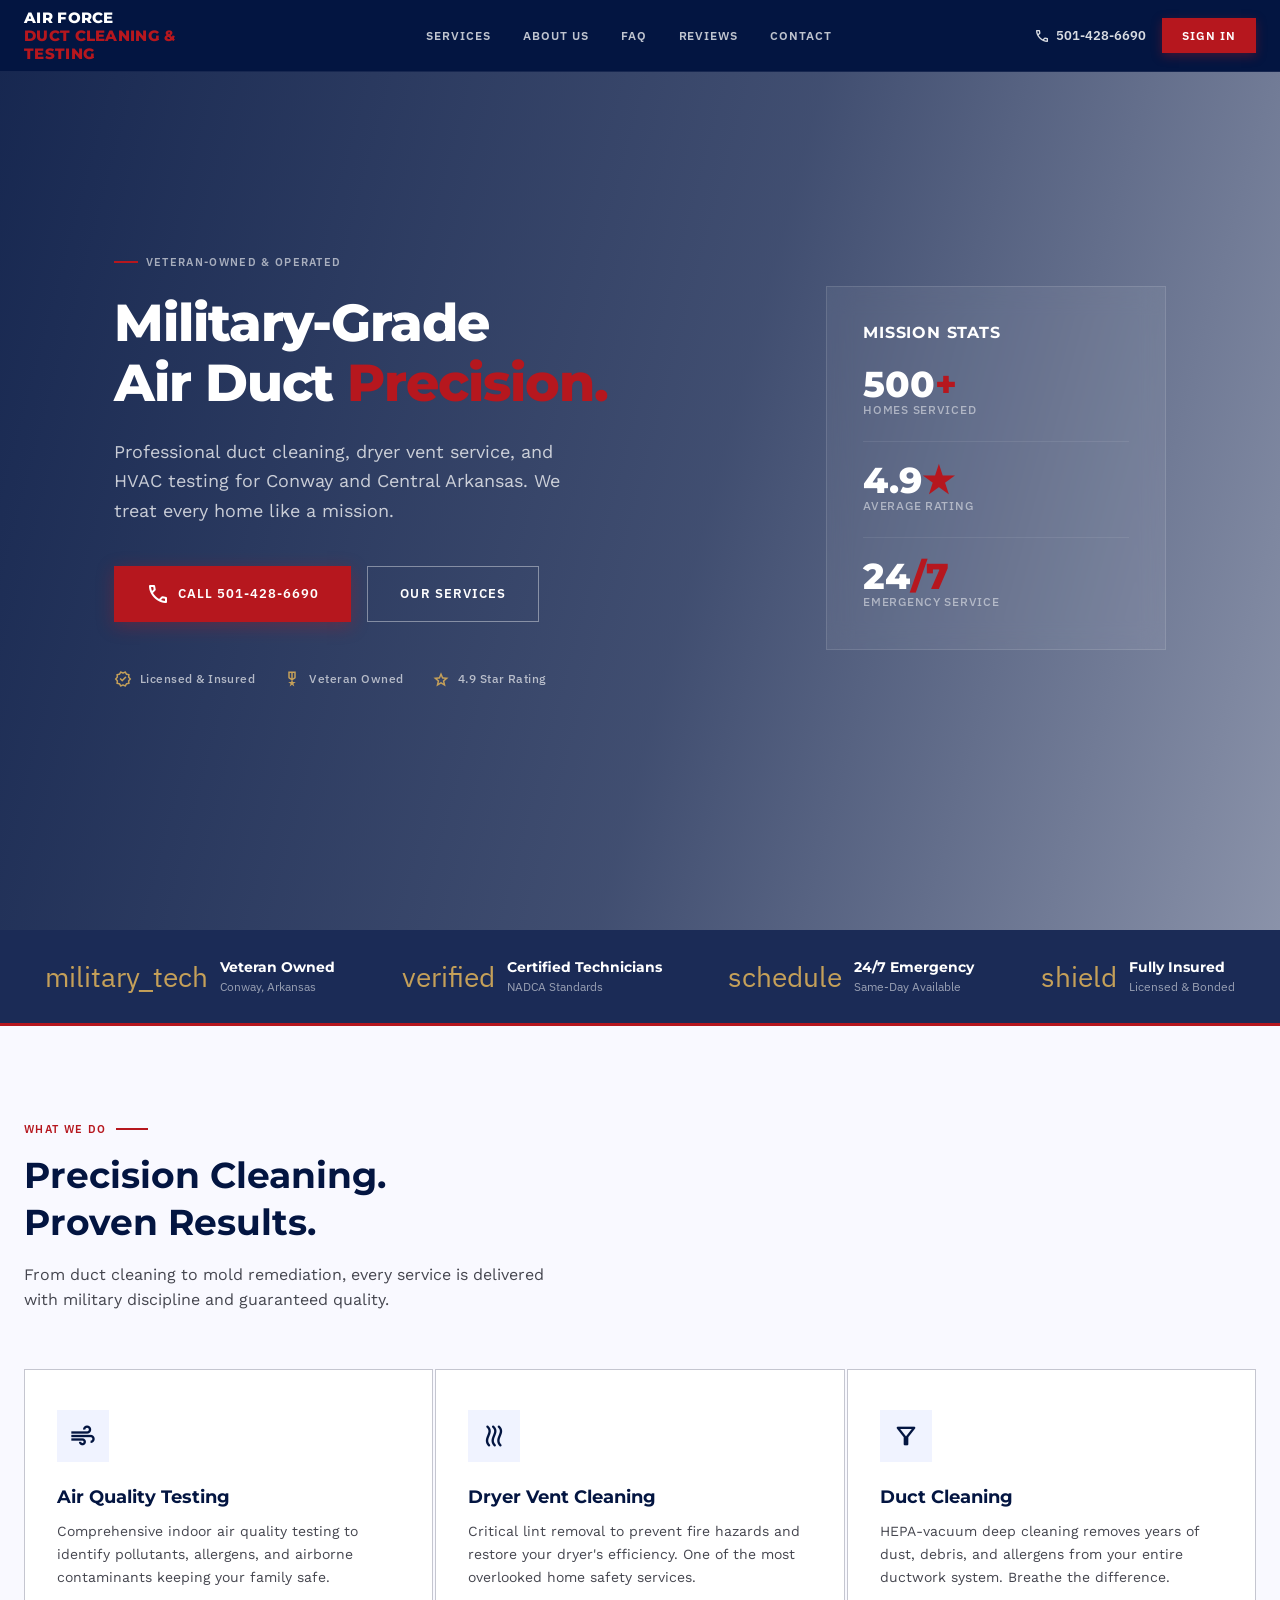
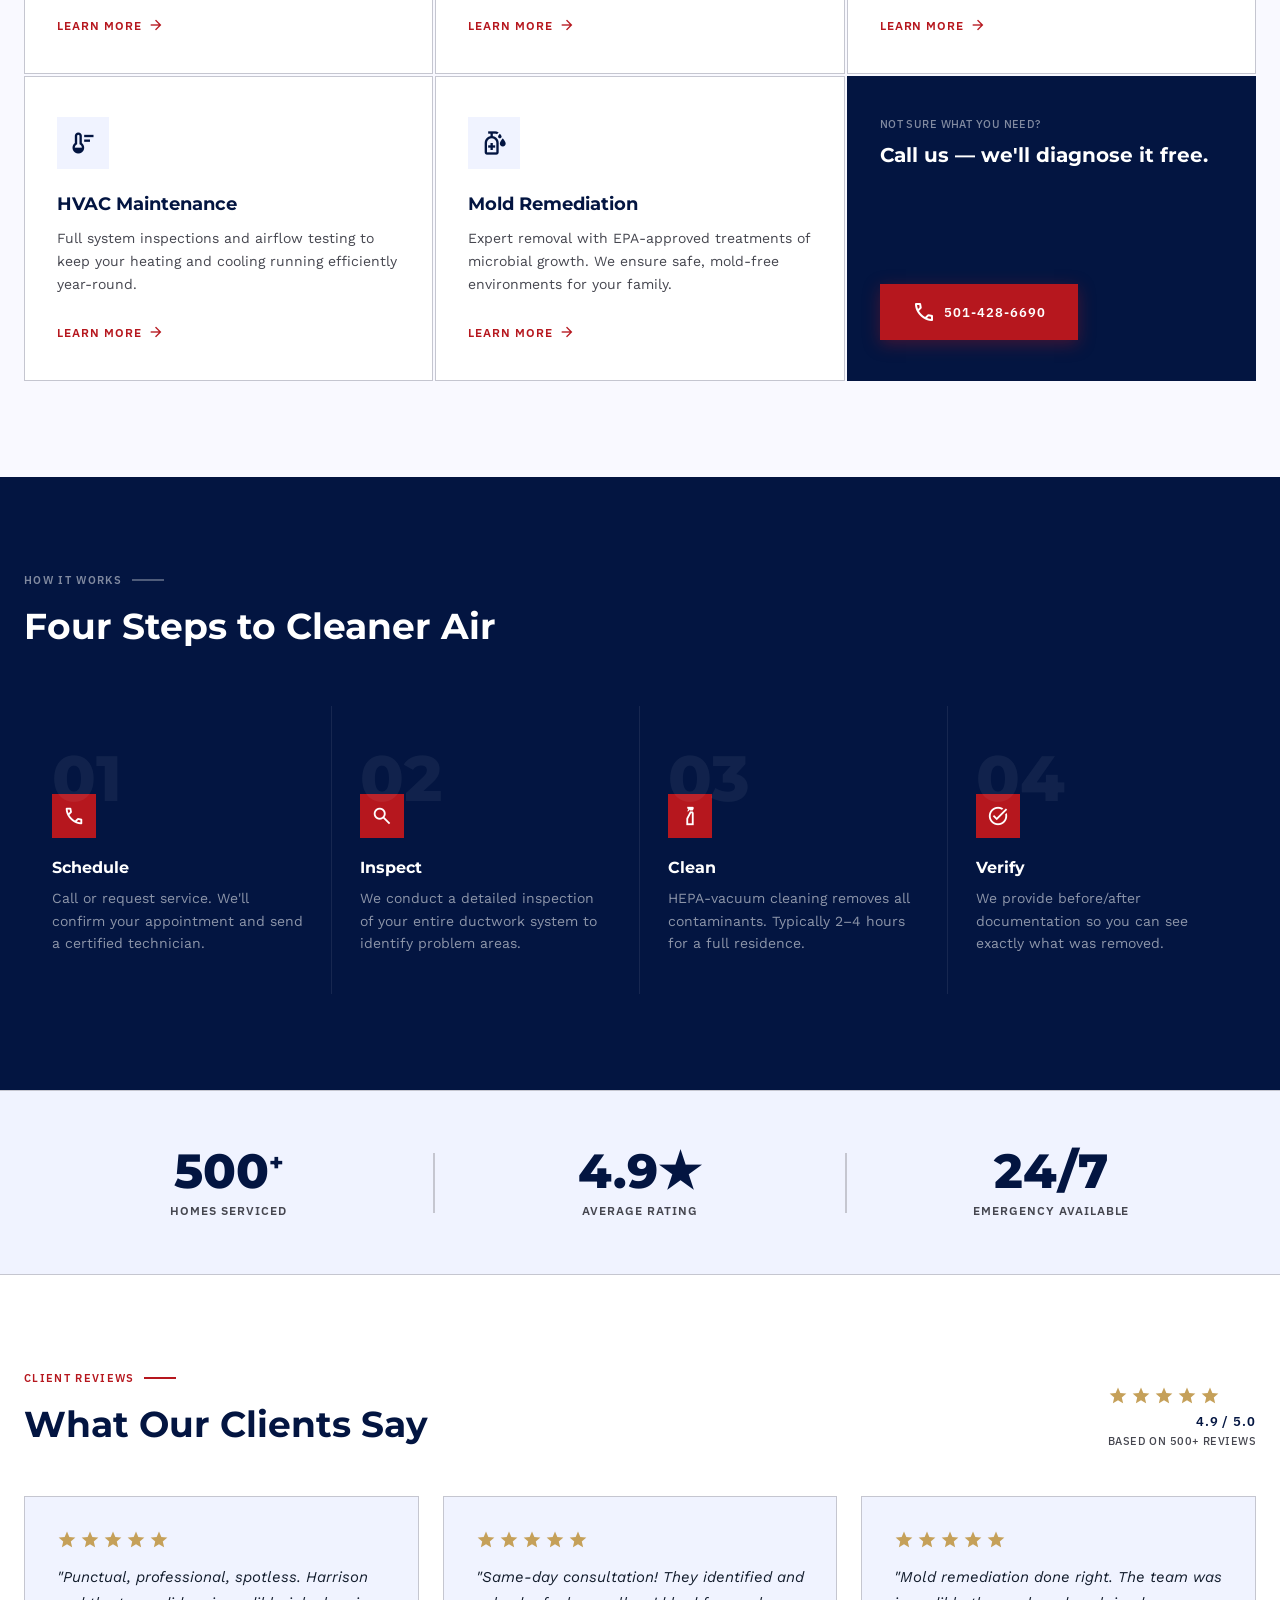
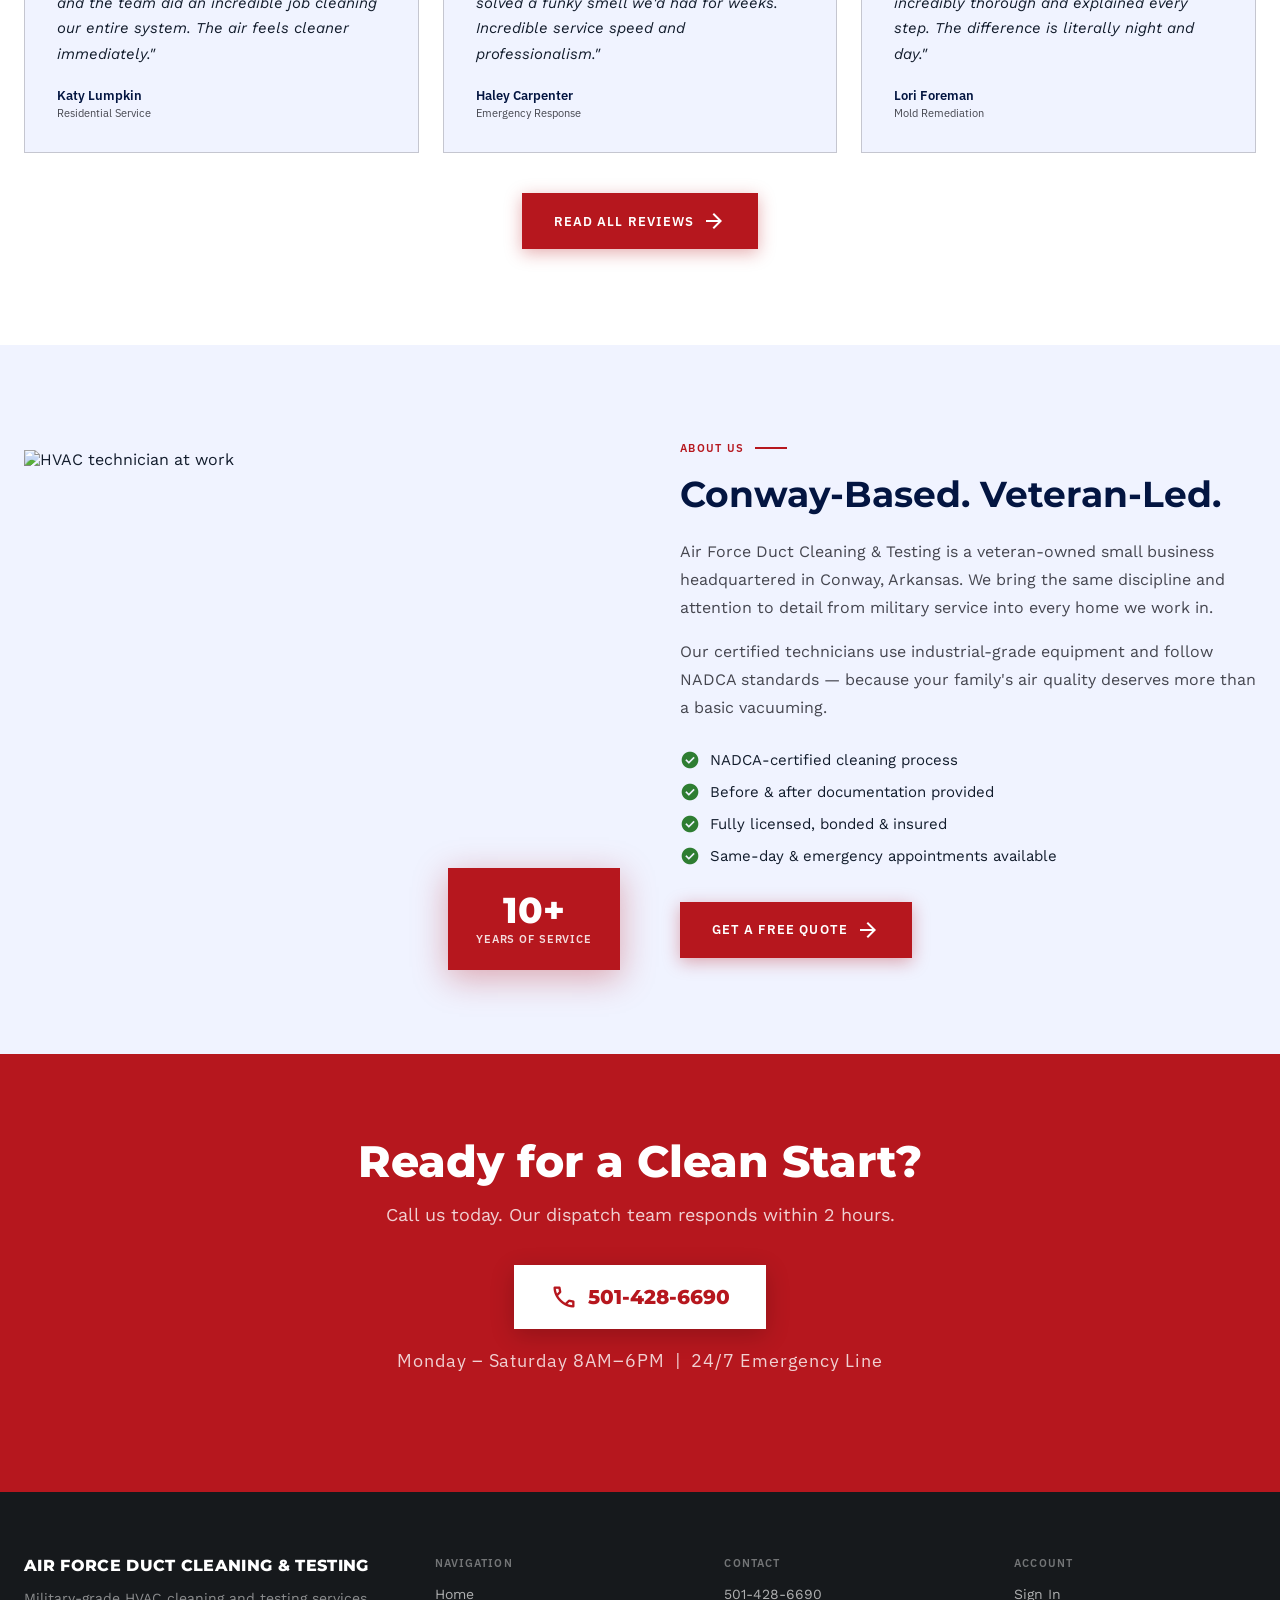
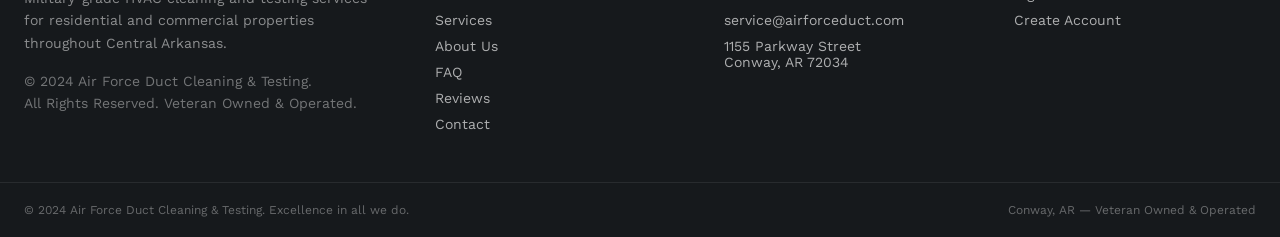
==== index.html @ 8c6e523b "Add files via upload" ====
<!DOCTYPE html>
<html lang="en">
<head>
<meta charset="utf-8"/>
<meta name="viewport" content="width=device-width, initial-scale=1.0"/>
<title>Air Force Duct Cleaning & Testing | Conway, AR</title>
<meta name="description" content="Military-grade air duct cleaning, dryer vent cleaning, and HVAC testing in Conway, Arkansas. Veteran-owned. 24/7 emergency service."/>
<link rel="preconnect" href="https://fonts.googleapis.com"/>
<link rel="preconnect" href="https://fonts.gstatic.com" crossorigin/>
<link href="https://fonts.googleapis.com/css2?family=Montserrat:wght@600;700;800&family=IBM+Plex+Sans:wght@500;600&family=Work+Sans:wght@400&display=swap" rel="stylesheet"/>
<link href="https://fonts.googleapis.com/css2?family=Material+Symbols+Outlined:wght,FILL@400,0&display=swap" rel="stylesheet"/>
<link rel="stylesheet" href="css/style.css"/>
<style>
/* ——— Hero ——— */
.hero {
  min-height: 100vh; position: relative; display: flex; align-items: center;
  padding-top: 72px; overflow: hidden;
}
.hero-bg {
  position: absolute; inset: 0;
  background: url('https://images.unsplash.com/photo-1558618666-fcd25c85cd64?w=1600&q=80') center/cover no-repeat;
}
.hero-overlay {
  position: absolute; inset: 0;
  background: linear-gradient(105deg, rgba(3,21,65,0.92) 0%, rgba(3,21,65,0.75) 55%, rgba(3,21,65,0.45) 100%);
}
.hero-content {
  position: relative; z-index: 2; max-width: 1280px; margin: 0 auto; padding: 80px 24px;
  display: grid; grid-template-columns: 1fr 1fr; gap: 64px; align-items: center;
}
.hero-left { max-width: 580px; }
.hero-eyebrow {
  display: inline-flex; align-items: center; gap: 8px;
  font-family: 'IBM Plex Sans', sans-serif;
  font-size: 11px; font-weight: 600; letter-spacing: 0.12em; text-transform: uppercase;
  color: rgba(255,255,255,0.6); margin-bottom: 24px;
}
.hero-eyebrow::before { content: ''; display: block; width: 24px; height: 2px; background: var(--secondary); }
.hero h1 { color: #fff; margin-bottom: 24px; }
.hero h1 .accent { color: var(--secondary); }
.hero-sub { color: rgba(255,255,255,0.75); font-size: 18px; line-height: 1.65; margin-bottom: 40px; max-width: 480px; }
.hero-actions { display: flex; gap: 16px; flex-wrap: wrap; margin-bottom: 48px; }
.hero-trust { display: flex; gap: 28px; flex-wrap: wrap; }
.trust-item { display: flex; align-items: center; gap: 8px; color: rgba(255,255,255,0.65); font-family: 'IBM Plex Sans', sans-serif; font-size: 12px; font-weight: 500; letter-spacing: 0.04em; }
.trust-item .material-symbols-outlined { font-size: 18px; color: var(--verified-gold); }
.hero-right { display: flex; justify-content: flex-end; }
.hero-card {
  background: rgba(255,255,255,0.06); border: 1px solid rgba(255,255,255,0.12);
  backdrop-filter: blur(12px); padding: 36px; max-width: 340px; width: 100%;
}
.hero-card h3 {
  font-family: 'Montserrat', sans-serif; font-size: 16px; font-weight: 700;
  color: #fff; margin-bottom: 24px; text-transform: uppercase; letter-spacing: 0.05em;
}
.hero-stat { display: flex; align-items: flex-end; gap: 10px; margin-bottom: 20px; padding-bottom: 20px; border-bottom: 1px solid rgba(255,255,255,0.08); }
.hero-stat:last-child { border-bottom: none; margin-bottom: 0; padding-bottom: 0; }
.hero-stat-num { font-family: 'Montserrat', sans-serif; font-size: 36px; font-weight: 800; color: #fff; line-height: 1; }
.hero-stat-label { font-family: 'IBM Plex Sans', sans-serif; font-size: 12px; font-weight: 500; color: rgba(255,255,255,0.5); text-transform: uppercase; letter-spacing: 0.06em; margin-bottom: 4px; }
.hero-stat-accent { color: var(--secondary); }

@media (max-width: 900px) {
  .hero-content { grid-template-columns: 1fr; }
  .hero-right { display: none; }
}
@media (max-width: 640px) {
  .hero-content { padding: 60px 16px; }
  .hero-actions { flex-direction: column; }
  .hero-actions .btn-primary, .hero-actions .btn-outline { width: 100%; justify-content: center; }
}

/* ——— Trust Bar ——— */
.trust-bar {
  background: var(--primary-container); padding: 28px 24px;
  border-bottom: 3px solid var(--secondary);
}
.trust-bar-inner {
  max-width: 1280px; margin: 0 auto;
  display: flex; align-items: center; justify-content: space-around; flex-wrap: wrap; gap: 24px;
}
.trust-bar-item {
  display: flex; align-items: center; gap: 12px; color: rgba(255,255,255,0.85);
}
.trust-bar-item .material-symbols-outlined { font-size: 28px; color: var(--verified-gold); }
.trust-bar-item strong { display: block; font-family: 'Montserrat', sans-serif; font-size: 14px; font-weight: 700; color: #fff; }
.trust-bar-item span { font-size: 12px; color: rgba(255,255,255,0.55); font-family: 'IBM Plex Sans', sans-serif; }

/* ——— Section base ——— */
section { padding: 96px 0; }
.section-eyebrow {
  font-family: 'IBM Plex Sans', sans-serif; font-size: 11px; font-weight: 600;
  letter-spacing: 0.12em; text-transform: uppercase; color: var(--secondary);
  display: flex; align-items: center; gap: 10px; margin-bottom: 16px;
}
.section-eyebrow::after { content: ''; flex: 0 0 32px; height: 2px; background: var(--secondary); }

/* ——— Services Preview ——— */
.services-section { background: var(--background); }
.services-header { max-width: 540px; margin-bottom: 56px; }
.services-grid { display: grid; grid-template-columns: repeat(3, 1fr); gap: 2px; }
.service-card {
  background: #fff; padding: 40px 32px;
  border: 1px solid var(--outline-variant);
  transition: border-color 0.2s, box-shadow 0.2s, transform 0.2s;
  display: flex; flex-direction: column;
}
.service-card:hover { border-color: var(--secondary); box-shadow: 0 8px 32px rgba(3,21,65,0.1); transform: translateY(-4px); }
.service-icon {
  width: 52px; height: 52px; background: var(--surface-low);
  display: flex; align-items: center; justify-content: center;
  margin-bottom: 24px;
}
.service-icon .material-symbols-outlined { font-size: 28px; color: var(--primary); }
.service-card h3 { font-family: 'Montserrat', sans-serif; font-size: 18px; font-weight: 700; color: var(--primary); margin-bottom: 12px; }
.service-card p { color: var(--on-surface-variant); font-size: 14px; line-height: 1.65; flex: 1; margin-bottom: 28px; }
.service-link {
  font-family: 'IBM Plex Sans', sans-serif; font-size: 12px; font-weight: 600;
  letter-spacing: 0.08em; text-transform: uppercase; color: var(--secondary);
  text-decoration: none; display: flex; align-items: center; gap: 6px;
  transition: gap 0.2s;
}
.service-link:hover { gap: 10px; }
@media (max-width: 900px) { .services-grid { grid-template-columns: repeat(2, 1fr); } }
@media (max-width: 560px) { .services-grid { grid-template-columns: 1fr; } }

/* ——— Process ——— */
.process-section { background: var(--primary); color: #fff; }
.process-section .section-eyebrow { color: rgba(255,255,255,0.5); }
.process-section .section-eyebrow::after { background: rgba(255,255,255,0.3); }
.process-section h2 { color: #fff; margin-bottom: 56px; }
.process-steps { display: grid; grid-template-columns: repeat(4, 1fr); gap: 0; position: relative; }
.process-step { padding: 40px 28px; border-right: 1px solid rgba(255,255,255,0.08); position: relative; }
.process-step:last-child { border-right: none; }
.step-num {
  font-family: 'Montserrat', sans-serif; font-size: 64px; font-weight: 800;
  color: rgba(255,255,255,0.06); line-height: 1; margin-bottom: -16px;
}
.step-icon { width: 44px; height: 44px; background: var(--secondary); display: flex; align-items: center; justify-content: center; margin-bottom: 20px; }
.step-icon .material-symbols-outlined { font-size: 22px; color: #fff; }
.process-step h3 { font-family: 'Montserrat', sans-serif; font-size: 16px; font-weight: 700; color: #fff; margin-bottom: 10px; }
.process-step p { font-size: 14px; color: rgba(255,255,255,0.55); line-height: 1.6; }
@media (max-width: 900px) { .process-steps { grid-template-columns: 1fr 1fr; } .process-step { border-bottom: 1px solid rgba(255,255,255,0.08); } }
@media (max-width: 560px) { .process-steps { grid-template-columns: 1fr; } }

/* ——— Social proof bar ——— */
.proof-bar { background: var(--surface-low); padding: 56px 0; border-top: 1px solid var(--outline-variant); border-bottom: 1px solid var(--outline-variant); }
.proof-inner { max-width: 1280px; margin: 0 auto; padding: 0 24px; display: grid; grid-template-columns: 1fr 2px 1fr 2px 1fr; gap: 0; align-items: center; }
.proof-divider { background: var(--outline-variant); height: 60px; }
.proof-stat { text-align: center; padding: 0 40px; }
.proof-num { font-family: 'Montserrat', sans-serif; font-size: 48px; font-weight: 800; color: var(--primary); line-height: 1; }
.proof-num sup { font-size: 24px; vertical-align: super; }
.proof-label { font-family: 'IBM Plex Sans', sans-serif; font-size: 12px; font-weight: 600; letter-spacing: 0.08em; text-transform: uppercase; color: var(--on-surface-variant); margin-top: 8px; }
@media (max-width: 640px) { .proof-inner { grid-template-columns: 1fr; } .proof-divider { display: none; } .proof-stat { padding: 24px 0; border-bottom: 1px solid var(--outline-variant); } .proof-stat:last-child { border-bottom: none; } }

/* ——— Reviews snippet ——— */
.reviews-section { background: #fff; }
.reviews-header { display: flex; justify-content: space-between; align-items: flex-end; margin-bottom: 48px; flex-wrap: wrap; gap: 24px; }
.star-row { display: flex; gap: 3px; margin-bottom: 8px; }
.star-row .material-symbols-outlined { font-size: 20px; color: var(--verified-gold); font-variation-settings: 'FILL' 1, 'wght' 400, 'GRAD' 0, 'opsz' 24; }
.reviews-grid { display: grid; grid-template-columns: repeat(3, 1fr); gap: 24px; }
.review-card { background: var(--surface-low); padding: 32px; border: 1px solid var(--outline-variant); }
.review-card blockquote { font-size: 15px; line-height: 1.7; color: var(--on-surface); margin: 16px 0 20px; font-style: italic; }
.review-author { font-family: 'IBM Plex Sans', sans-serif; font-size: 13px; font-weight: 600; color: var(--primary); }
.review-type { font-family: 'IBM Plex Sans', sans-serif; font-size: 11px; color: var(--on-surface-variant); margin-top: 2px; }
@media (max-width: 900px) { .reviews-grid { grid-template-columns: 1fr 1fr; } }
@media (max-width: 560px) { .reviews-grid { grid-template-columns: 1fr; } }

/* ——— About ——— */
.about-section { background: var(--surface-low); }
.about-inner { max-width: 1280px; margin: 0 auto; padding: 0 24px; display: grid; grid-template-columns: 1fr 1fr; gap: 80px; align-items: center; }
.about-img { position: relative; }
.about-img img { width: 100%; height: 500px; object-fit: cover; display: block; }
.about-badge {
  position: absolute; bottom: -20px; right: -20px;
  background: var(--secondary); color: #fff; padding: 24px 28px; text-align: center;
  box-shadow: 0 8px 32px var(--red-shadow);
}
.about-badge-num { font-family: 'Montserrat', sans-serif; font-size: 36px; font-weight: 800; line-height: 1; }
.about-badge-text { font-family: 'IBM Plex Sans', sans-serif; font-size: 11px; font-weight: 600; letter-spacing: 0.08em; text-transform: uppercase; opacity: 0.85; margin-top: 4px; }
.about-text .section-eyebrow { margin-bottom: 16px; }
.about-text h2 { color: var(--primary); margin-bottom: 20px; }
.about-text p { color: var(--on-surface-variant); font-size: 16px; line-height: 1.75; margin-bottom: 16px; }
.about-checklist { margin: 28px 0; display: flex; flex-direction: column; gap: 12px; }
.about-check { display: flex; align-items: center; gap: 10px; font-size: 15px; color: var(--on-surface); }
.about-check .material-symbols-outlined { font-size: 20px; color: var(--success-green); flex-shrink: 0; font-variation-settings: 'FILL' 1, 'wght' 400, 'GRAD' 0, 'opsz' 24; }
@media (max-width: 900px) { .about-inner { grid-template-columns: 1fr; gap: 40px; } .about-img { display: none; } }

/* ——— CTA ——— */
.cta-section { background: var(--secondary); color: #fff; padding: 80px 0; text-align: center; }
.cta-section h2 { font-family: 'Montserrat', sans-serif; font-size: clamp(28px, 4vw, 44px); font-weight: 800; color: #fff; margin-bottom: 16px; }
.cta-section p { font-size: 18px; color: rgba(255,255,255,0.8); margin-bottom: 40px; }
.cta-phone {
  display: inline-flex; align-items: center; gap: 10px;
  background: #fff; color: var(--secondary);
  font-family: 'Montserrat', sans-serif; font-size: 20px; font-weight: 800;
  padding: 18px 36px; text-decoration: none;
  transition: transform 0.15s, box-shadow 0.15s;
  box-shadow: 0 6px 24px rgba(0,0,0,0.2);
}
.cta-phone:hover { transform: translateY(-2px); box-shadow: 0 10px 32px rgba(0,0,0,0.3); }
.cta-sub { margin-top: 20px; font-size: 13px; color: rgba(255,255,255,0.6); font-family: 'IBM Plex Sans', sans-serif; letter-spacing: 0.05em; }
</style>
</head>
<body>

<!-- Emergency Banner -->
<div class="emergency-banner">
  ⚡ 24/7 Emergency Service Available &mdash; <a href="tel:5014286690">Call Now: 501-428-6690</a>
</div>

<!-- Nav -->
<header id="topnav">
  <div class="nav-inner">
    <a class="nav-brand" href="index.html">AIR FORCE<br/><span>DUCT CLEANING & TESTING</span></a>
    <nav class="nav-links">
      <a href="services.html">Services</a>
      <a href="index.html#about">About Us</a>
      <a href="faq.html">FAQ</a>
      <a href="reviews.html">Reviews</a>
      <a href="contact.html">Contact</a>
    </nav>
    <div class="nav-right">
      <a class="nav-phone" href="tel:5014286690">
        <span class="material-symbols-outlined">call</span> 501-428-6690
      </a>
      <a class="btn-nav" href="signin.html">Sign In</a>
      <button class="nav-hamburger" id="hamburger" aria-label="Open menu">
        <span></span><span></span><span></span>
      </button>
    </div>
  </div>
</header>
<nav class="mobile-menu" id="mobile-menu" style="display:none;">
  <a href="services.html">Services</a>
  <a href="index.html#about">About Us</a>
  <a href="faq.html">FAQ</a>
  <a href="reviews.html">Reviews</a>
  <a href="contact.html">Contact</a>
  <a href="signin.html">Sign In</a>
  <a href="tel:5014286690" class="btn-mobile">📞 Call 501-428-6690</a>
</nav>

<!-- Hero -->
<section class="hero">
  <div class="hero-bg"></div>
  <div class="hero-overlay"></div>
  <div class="hero-content">
    <div class="hero-left">
      <div class="hero-eyebrow">Veteran-Owned &amp; Operated</div>
      <h1 class="headline-xl">Military-Grade<br/>Air Duct <span class="accent">Precision.</span></h1>
      <p class="hero-sub">Professional duct cleaning, dryer vent service, and HVAC testing for Conway and Central Arkansas. We treat every home like a mission.</p>
      <div class="hero-actions">
        <a class="btn-primary" href="tel:5014286690">
          <span class="material-symbols-outlined">call</span> Call 501-428-6690
        </a>
        <a class="btn-outline" href="services.html">Our Services</a>
      </div>
      <div class="hero-trust">
        <div class="trust-item"><span class="material-symbols-outlined">verified</span> Licensed &amp; Insured</div>
        <div class="trust-item"><span class="material-symbols-outlined">military_tech</span> Veteran Owned</div>
        <div class="trust-item"><span class="material-symbols-outlined">star</span> 4.9 Star Rating</div>
      </div>
    </div>
    <div class="hero-right">
      <div class="hero-card">
        <h3>Mission Stats</h3>
        <div class="hero-stat">
          <div>
            <div class="hero-stat-num">500<span class="hero-stat-accent">+</span></div>
            <div class="hero-stat-label">Homes Serviced</div>
          </div>
        </div>
        <div class="hero-stat">
          <div>
            <div class="hero-stat-num">4.9<span class="hero-stat-accent">★</span></div>
            <div class="hero-stat-label">Average Rating</div>
          </div>
        </div>
        <div class="hero-stat">
          <div>
            <div class="hero-stat-num">24<span class="hero-stat-accent">/7</span></div>
            <div class="hero-stat-label">Emergency Service</div>
          </div>
        </div>
      </div>
    </div>
  </div>
</section>

<!-- Trust Bar -->
<div class="trust-bar">
  <div class="trust-bar-inner">
    <div class="trust-bar-item">
      <span class="material-symbols-outlined">military_tech</span>
      <div><strong>Veteran Owned</strong><span>Conway, Arkansas</span></div>
    </div>
    <div class="trust-bar-item">
      <span class="material-symbols-outlined">verified</span>
      <div><strong>Certified Technicians</strong><span>NADCA Standards</span></div>
    </div>
    <div class="trust-bar-item">
      <span class="material-symbols-outlined">schedule</span>
      <div><strong>24/7 Emergency</strong><span>Same-Day Available</span></div>
    </div>
    <div class="trust-bar-item">
      <span class="material-symbols-outlined">shield</span>
      <div><strong>Fully Insured</strong><span>Licensed &amp; Bonded</span></div>
    </div>
  </div>
</div>

<!-- Services Preview -->
<section class="services-section">
  <div class="container">
    <div class="services-header">
      <div class="section-eyebrow">What We Do</div>
      <h2 class="headline-lg" style="color:var(--primary); margin-bottom: 16px;">Precision Cleaning.<br/>Proven Results.</h2>
      <p class="body-md" style="color:var(--on-surface-variant);">From duct cleaning to mold remediation, every service is delivered with military discipline and guaranteed quality.</p>
    </div>
    <div class="services-grid">
      <div class="service-card reveal">
        <div class="service-icon"><span class="material-symbols-outlined">air</span></div>
        <h3>Air Quality Testing</h3>
        <p>Comprehensive indoor air quality testing to identify pollutants, allergens, and airborne contaminants keeping your family safe.</p>
        <a class="service-link" href="services.html">Learn More <span class="material-symbols-outlined" style="font-size:16px;">arrow_forward</span></a>
      </div>
      <div class="service-card reveal">
        <div class="service-icon"><span class="material-symbols-outlined">heat</span></div>
        <h3>Dryer Vent Cleaning</h3>
        <p>Critical lint removal to prevent fire hazards and restore your dryer's efficiency. One of the most overlooked home safety services.</p>
        <a class="service-link" href="services.html">Learn More <span class="material-symbols-outlined" style="font-size:16px;">arrow_forward</span></a>
      </div>
      <div class="service-card reveal">
        <div class="service-icon"><span class="material-symbols-outlined">filter_alt</span></div>
        <h3>Duct Cleaning</h3>
        <p>HEPA-vacuum deep cleaning removes years of dust, debris, and allergens from your entire ductwork system. Breathe the difference.</p>
        <a class="service-link" href="services.html">Learn More <span class="material-symbols-outlined" style="font-size:16px;">arrow_forward</span></a>
      </div>
      <div class="service-card reveal">
        <div class="service-icon"><span class="material-symbols-outlined">thermostat</span></div>
        <h3>HVAC Maintenance</h3>
        <p>Full system inspections and airflow testing to keep your heating and cooling running efficiently year-round.</p>
        <a class="service-link" href="services.html">Learn More <span class="material-symbols-outlined" style="font-size:16px;">arrow_forward</span></a>
      </div>
      <div class="service-card reveal">
        <div class="service-icon"><span class="material-symbols-outlined">sanitizer</span></div>
        <h3>Mold Remediation</h3>
        <p>Expert removal with EPA-approved treatments of microbial growth. We ensure safe, mold-free environments for your family.</p>
        <a class="service-link" href="services.html">Learn More <span class="material-symbols-outlined" style="font-size:16px;">arrow_forward</span></a>
      </div>
      <div class="service-card reveal" style="background:var(--primary); border-color:var(--primary); justify-content: center; align-items: flex-start;">
        <div style="margin-bottom: 20px;">
          <div class="label-sm" style="color:rgba(255,255,255,0.5); margin-bottom: 12px;">Not sure what you need?</div>
          <h3 style="color:#fff; font-family:'Montserrat',sans-serif; font-size:20px; font-weight:700;">Call us — we'll diagnose it free.</h3>
        </div>
        <a class="btn-primary" href="tel:5014286690" style="margin-top: auto;">
          <span class="material-symbols-outlined">call</span> 501-428-6690
        </a>
      </div>
    </div>
  </div>
</section>

<!-- Process -->
<section class="process-section">
  <div class="container">
    <div class="section-eyebrow">How It Works</div>
    <h2 class="headline-lg">Four Steps to Cleaner Air</h2>
    <div class="process-steps">
      <div class="process-step reveal">
        <div class="step-num">01</div>
        <div class="step-icon"><span class="material-symbols-outlined">call</span></div>
        <h3>Schedule</h3>
        <p>Call or request service. We'll confirm your appointment and send a certified technician.</p>
      </div>
      <div class="process-step reveal">
        <div class="step-num">02</div>
        <div class="step-icon"><span class="material-symbols-outlined">search</span></div>
        <h3>Inspect</h3>
        <p>We conduct a detailed inspection of your entire ductwork system to identify problem areas.</p>
      </div>
      <div class="process-step reveal">
        <div class="step-num">03</div>
        <div class="step-icon"><span class="material-symbols-outlined">cleaning</span></div>
        <h3>Clean</h3>
        <p>HEPA-vacuum cleaning removes all contaminants. Typically 2–4 hours for a full residence.</p>
      </div>
      <div class="process-step reveal">
        <div class="step-num">04</div>
        <div class="step-icon"><span class="material-symbols-outlined">task_alt</span></div>
        <h3>Verify</h3>
        <p>We provide before/after documentation so you can see exactly what was removed.</p>
      </div>
    </div>
  </div>
</section>

<!-- Stats -->
<div class="proof-bar">
  <div class="proof-inner">
    <div class="proof-stat reveal">
      <div class="proof-num">500<sup>+</sup></div>
      <div class="proof-label">Homes Serviced</div>
    </div>
    <div class="proof-divider"></div>
    <div class="proof-stat reveal">
      <div class="proof-num">4.9★</div>
      <div class="proof-label">Average Rating</div>
    </div>
    <div class="proof-divider"></div>
    <div class="proof-stat reveal">
      <div class="proof-num">24/7</div>
      <div class="proof-label">Emergency Available</div>
    </div>
  </div>
</div>

<!-- Reviews Snippet -->
<section class="reviews-section">
  <div class="container">
    <div class="reviews-header">
      <div>
        <div class="section-eyebrow">Client Reviews</div>
        <h2 class="headline-lg" style="color:var(--primary);">What Our Clients Say</h2>
      </div>
      <div style="text-align:right;">
        <div class="star-row">
          <span class="material-symbols-outlined">star</span>
          <span class="material-symbols-outlined">star</span>
          <span class="material-symbols-outlined">star</span>
          <span class="material-symbols-outlined">star</span>
          <span class="material-symbols-outlined">star</span>
        </div>
        <div class="label-bold" style="color:var(--primary);">4.9 / 5.0</div>
        <div class="label-sm" style="color:var(--on-surface-variant); margin-top:4px;">Based on 500+ Reviews</div>
      </div>
    </div>
    <div class="reviews-grid">
      <div class="review-card reveal">
        <div class="star-row">
          <span class="material-symbols-outlined">star</span><span class="material-symbols-outlined">star</span><span class="material-symbols-outlined">star</span><span class="material-symbols-outlined">star</span><span class="material-symbols-outlined">star</span>
        </div>
        <blockquote>"Punctual, professional, spotless. Harrison and the team did an incredible job cleaning our entire system. The air feels cleaner immediately."</blockquote>
        <div class="review-author">Katy Lumpkin</div>
        <div class="review-type">Residential Service</div>
      </div>
      <div class="review-card reveal">
        <div class="star-row">
          <span class="material-symbols-outlined">star</span><span class="material-symbols-outlined">star</span><span class="material-symbols-outlined">star</span><span class="material-symbols-outlined">star</span><span class="material-symbols-outlined">star</span>
        </div>
        <blockquote>"Same-day consultation! They identified and solved a funky smell we'd had for weeks. Incredible service speed and professionalism."</blockquote>
        <div class="review-author">Haley Carpenter</div>
        <div class="review-type">Emergency Response</div>
      </div>
      <div class="review-card reveal">
        <div class="star-row">
          <span class="material-symbols-outlined">star</span><span class="material-symbols-outlined">star</span><span class="material-symbols-outlined">star</span><span class="material-symbols-outlined">star</span><span class="material-symbols-outlined">star</span>
        </div>
        <blockquote>"Mold remediation done right. The team was incredibly thorough and explained every step. The difference is literally night and day."</blockquote>
        <div class="review-author">Lori Foreman</div>
        <div class="review-type">Mold Remediation</div>
      </div>
    </div>
    <div style="text-align:center; margin-top:40px;">
      <a href="reviews.html" class="btn-primary">Read All Reviews <span class="material-symbols-outlined">arrow_forward</span></a>
    </div>
  </div>
</section>

<!-- About -->
<section class="about-section" id="about">
  <div class="about-inner">
    <div class="about-img">
      <img src="https://images.unsplash.com/photo-1621905252507-b35492cc74b4?w=800&q=80" alt="HVAC technician at work"/>
      <div class="about-badge">
        <div class="about-badge-num">10+</div>
        <div class="about-badge-text">Years of Service</div>
      </div>
    </div>
    <div class="about-text reveal">
      <div class="section-eyebrow">About Us</div>
      <h2 class="headline-lg">Conway-Based. Veteran-Led.</h2>
      <p>Air Force Duct Cleaning & Testing is a veteran-owned small business headquartered in Conway, Arkansas. We bring the same discipline and attention to detail from military service into every home we work in.</p>
      <p>Our certified technicians use industrial-grade equipment and follow NADCA standards — because your family's air quality deserves more than a basic vacuuming.</p>
      <div class="about-checklist">
        <div class="about-check"><span class="material-symbols-outlined">check_circle</span> NADCA-certified cleaning process</div>
        <div class="about-check"><span class="material-symbols-outlined">check_circle</span> Before &amp; after documentation provided</div>
        <div class="about-check"><span class="material-symbols-outlined">check_circle</span> Fully licensed, bonded &amp; insured</div>
        <div class="about-check"><span class="material-symbols-outlined">check_circle</span> Same-day &amp; emergency appointments available</div>
      </div>
      <a class="btn-primary" href="contact.html" style="display:inline-flex; margin-top:8px;">Get a Free Quote <span class="material-symbols-outlined">arrow_forward</span></a>
    </div>
  </div>
</section>

<!-- CTA -->
<section class="cta-section">
  <div class="container">
    <h2>Ready for a Clean Start?</h2>
    <p>Call us today. Our dispatch team responds within 2 hours.</p>
    <a class="cta-phone" href="tel:5014286690">
      <span class="material-symbols-outlined" style="font-size:28px;">call</span> 501-428-6690
    </a>
    <p class="cta-sub">Monday – Saturday 8AM–6PM &nbsp;|&nbsp; 24/7 Emergency Line</p>
  </div>
</section>

<!-- Footer -->
<footer>
  <div class="footer-inner">
    <div class="footer-brand">
      <h3>AIR FORCE DUCT CLEANING & TESTING</h3>
      <p>Military-grade HVAC cleaning and testing services for residential and commercial properties throughout Central Arkansas.</p>
      <p style="margin-top:16px; color:rgba(255,255,255,0.4);">© 2024 Air Force Duct Cleaning & Testing.<br/>All Rights Reserved. Veteran Owned & Operated.</p>
    </div>
    <div class="footer-col">
      <h4>Navigation</h4>
      <a href="index.html">Home</a>
      <a href="services.html">Services</a>
      <a href="index.html#about">About Us</a>
      <a href="faq.html">FAQ</a>
      <a href="reviews.html">Reviews</a>
      <a href="contact.html">Contact</a>
    </div>
    <div class="footer-col">
      <h4>Contact</h4>
      <a href="tel:5014286690">501-428-6690</a>
      <a href="mailto:service@airforceduct.com">service@airforceduct.com</a>
      <a href="contact.html">1155 Parkway Street<br/>Conway, AR 72034</a>
    </div>
    <div class="footer-col">
      <h4>Account</h4>
      <a href="signin.html">Sign In</a>
      <a href="register.html">Create Account</a>
    </div>
  </div>
  <div class="footer-bottom">
    <span>© 2024 Air Force Duct Cleaning & Testing. Excellence in all we do.</span>
    <span>Conway, AR &mdash; Veteran Owned &amp; Operated</span>
  </div>
</footer>

<script src="js/main.js"></script>
</body>
</html>
---- css/style.css ----
/* ===========================
   AIR FORCE DUCT — Global Styles
   =========================== */

:root {
  --primary: #031541;
  --primary-container: #1b2b56;
  --on-primary: #ffffff;
  --secondary: #b6171e;
  --secondary-hover: #da3433;
  --tertiary: #16191c;
  --on-tertiary: #ffffff;
  --background: #f9f9ff;
  --surface: #ffffff;
  --surface-low: #f0f3ff;
  --surface-mid: #e7eeff;
  --on-surface: #121c2c;
  --on-surface-variant: #45464f;
  --outline: #757680;
  --outline-variant: #c5c6d0;
  --verified-gold: #C5A059;
  --success-green: #2E7D32;
  --error: #ba1a1a;
  --red-shadow: rgba(182,23,30,0.35);
}

*, *::before, *::after { box-sizing: border-box; margin: 0; padding: 0; }

html { scroll-behavior: smooth; }

body {
  font-family: 'Work Sans', sans-serif;
  background: var(--background);
  color: var(--on-surface);
  min-height: 100vh;
  display: flex;
  flex-direction: column;
  -webkit-font-smoothing: antialiased;
}

/* ——— Typography ——— */
.font-headline { font-family: 'Montserrat', sans-serif; }
.font-label { font-family: 'IBM Plex Sans', sans-serif; }

h1, h2, h3 { font-family: 'Montserrat', sans-serif; }

.headline-xl { font-size: clamp(32px, 5vw, 52px); font-weight: 800; line-height: 1.15; letter-spacing: -0.02em; }
.headline-lg { font-size: clamp(26px, 3.5vw, 36px); font-weight: 700; line-height: 1.3; }
.headline-md { font-size: clamp(20px, 2.5vw, 26px); font-weight: 600; line-height: 1.4; }
.body-lg { font-size: 18px; line-height: 1.65; font-weight: 400; }
.body-md { font-size: 16px; line-height: 1.6; font-weight: 400; }
.label-bold { font-family: 'IBM Plex Sans', sans-serif; font-size: 13px; font-weight: 600; letter-spacing: 0.07em; text-transform: uppercase; }
.label-sm { font-family: 'IBM Plex Sans', sans-serif; font-size: 11px; font-weight: 500; letter-spacing: 0.04em; text-transform: uppercase; }

/* ——— Layout ——— */
.container { max-width: 1280px; margin: 0 auto; padding: 0 24px; }
@media (max-width: 640px) { .container { padding: 0 16px; } }

/* ——— Nav ——— */
#topnav {
  position: fixed; top: 0; left: 0; right: 0; z-index: 100;
  background: var(--primary);
  height: 72px;
  display: flex; align-items: center;
  border-bottom: 1px solid rgba(255,255,255,0.08);
  transition: box-shadow 0.3s;
}
#topnav.scrolled { box-shadow: 0 2px 20px rgba(0,0,0,0.4); }

#topnav .nav-inner {
  display: flex; align-items: center; justify-content: space-between;
  width: 100%; max-width: 1280px; margin: 0 auto; padding: 0 24px;
}

.nav-brand {
  font-family: 'Montserrat', sans-serif;
  font-weight: 800; font-size: 15px; letter-spacing: 0.02em;
  color: #fff; text-decoration: none; line-height: 1.2;
  max-width: 200px;
}
.nav-brand span { color: var(--secondary); }

.nav-links { display: flex; gap: 32px; align-items: center; }
.nav-links a {
  font-family: 'IBM Plex Sans', sans-serif;
  font-size: 12px; font-weight: 600; letter-spacing: 0.08em; text-transform: uppercase;
  color: rgba(255,255,255,0.75); text-decoration: none;
  transition: color 0.2s;
}
.nav-links a:hover, .nav-links a.active { color: #fff; }

.nav-right { display: flex; gap: 16px; align-items: center; }

.nav-phone {
  font-family: 'IBM Plex Sans', sans-serif;
  font-size: 13px; font-weight: 600; color: rgba(255,255,255,0.85);
  text-decoration: none; display: flex; align-items: center; gap-6px;
  gap: 6px;
}
.nav-phone:hover { color: #fff; }
.nav-phone .material-symbols-outlined { font-size: 16px; }

.btn-nav {
  font-family: 'IBM Plex Sans', sans-serif;
  font-size: 12px; font-weight: 600; letter-spacing: 0.08em; text-transform: uppercase;
  background: var(--secondary); color: #fff;
  padding: 10px 20px; text-decoration: none;
  transition: background 0.2s, transform 0.15s, box-shadow 0.15s;
  box-shadow: 0 3px 10px var(--red-shadow);
  border: none; cursor: pointer;
}
.btn-nav:hover { background: var(--secondary-hover); transform: translateY(-1px); box-shadow: 0 5px 16px var(--red-shadow); }

/* Hamburger */
.nav-hamburger {
  display: none; flex-direction: column; gap: 5px; cursor: pointer;
  background: none; border: none; padding: 4px;
}
.nav-hamburger span { display: block; width: 22px; height: 2px; background: #fff; transition: all 0.3s; }

.mobile-menu {
  display: none;
  position: fixed; top: 72px; left: 0; right: 0; z-index: 99;
  background: var(--primary); border-top: 1px solid rgba(255,255,255,0.1);
  padding: 20px 24px; flex-direction: column; gap: 4px;
}
.mobile-menu a {
  font-family: 'IBM Plex Sans', sans-serif;
  font-size: 13px; font-weight: 600; letter-spacing: 0.07em; text-transform: uppercase;
  color: rgba(255,255,255,0.8); text-decoration: none;
  padding: 12px 0; border-bottom: 1px solid rgba(255,255,255,0.06);
}
.mobile-menu a:hover { color: #fff; }
.mobile-menu .btn-mobile {
  margin-top: 12px; background: var(--secondary); color: #fff;
  padding: 14px; text-align: center;
  font-family: 'IBM Plex Sans', sans-serif;
  font-size: 12px; font-weight: 600; letter-spacing: 0.08em; text-transform: uppercase;
  text-decoration: none; display: block;
}

@media (max-width: 900px) {
  .nav-links, .nav-phone { display: none; }
  .nav-hamburger { display: flex; }
  .nav-right .btn-nav { display: none; }
}

/* ——— Buttons ——— */
.btn-primary {
  display: inline-flex; align-items: center; gap: 8px;
  background: var(--secondary); color: #fff;
  font-family: 'IBM Plex Sans', sans-serif;
  font-size: 13px; font-weight: 600; letter-spacing: 0.08em; text-transform: uppercase;
  padding: 16px 32px; text-decoration: none; border: none; cursor: pointer;
  transition: background 0.2s, transform 0.15s, box-shadow 0.2s;
  box-shadow: 0 4px 16px var(--red-shadow);
}
.btn-primary:hover { background: var(--secondary-hover); transform: translateY(-2px); box-shadow: 0 8px 24px var(--red-shadow); }

.btn-outline {
  display: inline-flex; align-items: center; gap: 8px;
  background: transparent; color: #fff;
  font-family: 'IBM Plex Sans', sans-serif;
  font-size: 13px; font-weight: 600; letter-spacing: 0.08em; text-transform: uppercase;
  padding: 15px 32px; text-decoration: none; border: 1px solid rgba(255,255,255,0.4); cursor: pointer;
  transition: all 0.2s;
}
.btn-outline:hover { background: rgba(255,255,255,0.1); border-color: rgba(255,255,255,0.7); }

.btn-primary-dark {
  display: inline-flex; align-items: center; gap: 8px;
  background: var(--secondary); color: #fff;
  font-family: 'IBM Plex Sans', sans-serif;
  font-size: 13px; font-weight: 600; letter-spacing: 0.08em; text-transform: uppercase;
  padding: 16px 32px; text-decoration: none; border: none; cursor: pointer; width: 100%;
  justify-content: center;
  transition: background 0.2s, transform 0.15s, box-shadow 0.2s;
  box-shadow: 0 4px 14px var(--red-shadow);
}
.btn-primary-dark:hover { background: var(--secondary-hover); transform: translateY(-1px); }

/* ——— Emergency Banner ——— */
.emergency-banner {
  background: var(--secondary); color: #fff;
  text-align: center; padding: 8px 16px;
  font-family: 'IBM Plex Sans', sans-serif;
  font-size: 11px; font-weight: 600; letter-spacing: 0.1em;
}
.emergency-banner a { color: #fff; text-decoration: underline; }

/* ——— Footer ——— */
footer {
  background: var(--tertiary); color: var(--on-tertiary);
  margin-top: auto;
}
.footer-inner {
  max-width: 1280px; margin: 0 auto; padding: 64px 24px 40px;
  display: grid; grid-template-columns: 1.5fr 1fr 1fr 1fr; gap: 48px;
}
.footer-brand h3 {
  font-family: 'Montserrat', sans-serif;
  font-size: 16px; font-weight: 800; letter-spacing: 0.02em; color: #fff; margin-bottom: 12px;
}
.footer-brand p { font-size: 14px; color: rgba(255,255,255,0.5); line-height: 1.6; }
.footer-col h4 {
  font-family: 'IBM Plex Sans', sans-serif;
  font-size: 11px; font-weight: 600; letter-spacing: 0.1em; text-transform: uppercase;
  color: rgba(255,255,255,0.4); margin-bottom: 16px;
}
.footer-col a {
  display: block; font-size: 14px; color: rgba(255,255,255,0.65);
  text-decoration: none; margin-bottom: 10px; transition: color 0.2s;
}
.footer-col a:hover { color: #fff; }
.footer-bottom {
  max-width: 1280px; margin: 0 auto; padding: 20px 24px;
  border-top: 1px solid rgba(255,255,255,0.08);
  display: flex; justify-content: space-between; align-items: center;
  font-size: 12px; color: rgba(255,255,255,0.35);
}
@media (max-width: 768px) {
  .footer-inner { grid-template-columns: 1fr 1fr; gap: 32px; padding: 40px 16px 32px; }
  .footer-bottom { flex-direction: column; gap: 8px; padding: 16px; }
}
@media (max-width: 480px) { .footer-inner { grid-template-columns: 1fr; } }

/* ——— Forms ——— */
.form-group { display: flex; flex-direction: column; gap: 6px; }
.form-label {
  font-family: 'IBM Plex Sans', sans-serif;
  font-size: 11px; font-weight: 600; letter-spacing: 0.08em; text-transform: uppercase;
  color: var(--on-surface-variant);
}
.form-input {
  padding: 13px 16px; font-size: 15px; font-family: 'Work Sans', sans-serif;
  background: #fff; color: var(--on-surface);
  border: 1px solid rgba(3,21,65,0.2);
  outline: none; transition: border-color 0.2s, box-shadow 0.2s; width: 100%;
}
.form-input:focus { border-color: var(--primary); box-shadow: 0 0 0 3px rgba(3,21,65,0.1); }
.form-input.with-icon { padding-left: 44px; }
.input-icon-wrap { position: relative; }
.input-icon-wrap .material-symbols-outlined {
  position: absolute; left: 12px; top: 50%; transform: translateY(-50%);
  font-size: 20px; color: var(--outline); pointer-events: none;
}
textarea.form-input { resize: vertical; min-height: 110px; }
select.form-input { appearance: none; cursor: pointer; }

/* ——— Badge ——— */
.badge-verified {
  display: inline-flex; align-items: center; gap: 6px;
  border: 1px solid var(--verified-gold); color: var(--verified-gold);
  background: rgba(197,160,89,0.08);
  font-family: 'IBM Plex Sans', sans-serif;
  font-size: 11px; font-weight: 600; letter-spacing: 0.08em;
  padding: 5px 10px;
}
.badge-verified .material-symbols-outlined { font-size: 14px; }

/* ——— Scroll reveal ——— */
.reveal { opacity: 0; transform: translateY(24px); transition: opacity 0.6s ease, transform 0.6s ease; }
.reveal.visible { opacity: 1; transform: none; }

/* ——— Material Symbols ——— */
.material-symbols-outlined {
  font-variation-settings: 'FILL' 0, 'wght' 400, 'GRAD' 0, 'opsz' 24;
  vertical-align: middle;
}
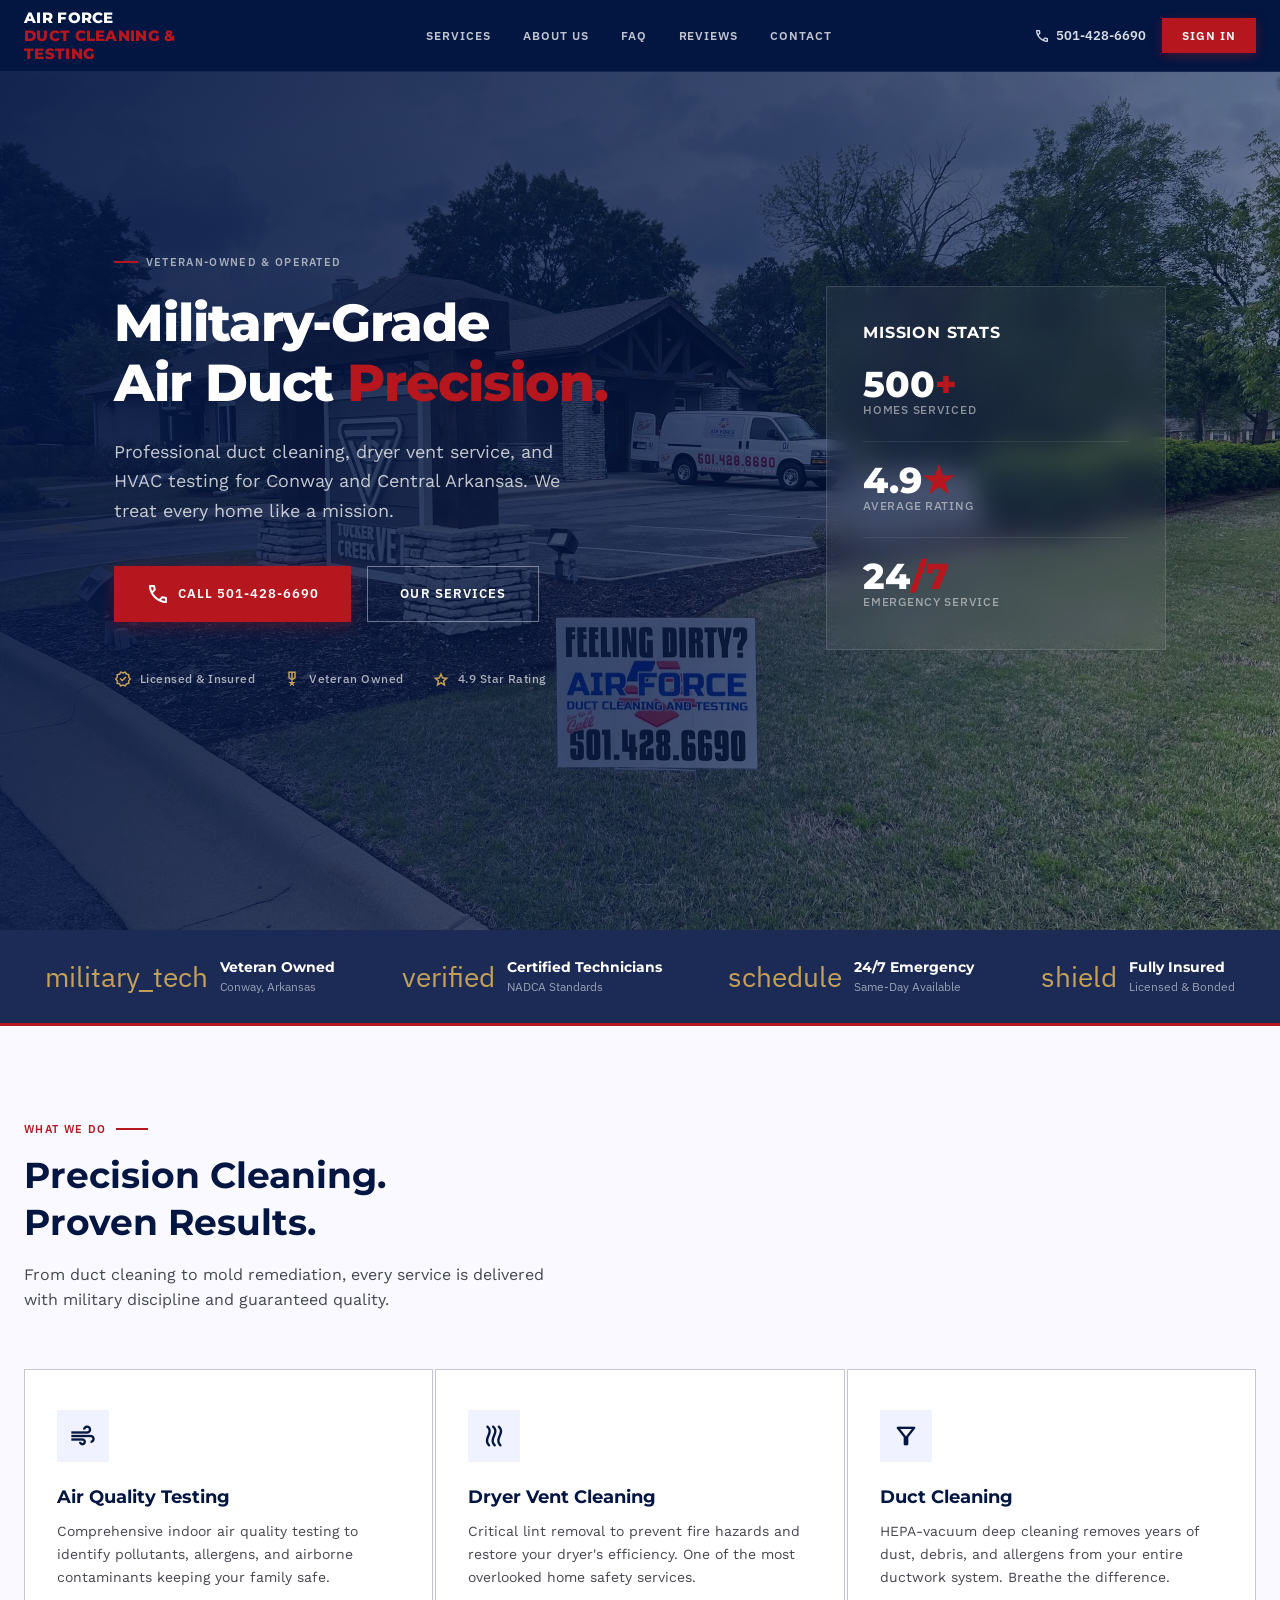
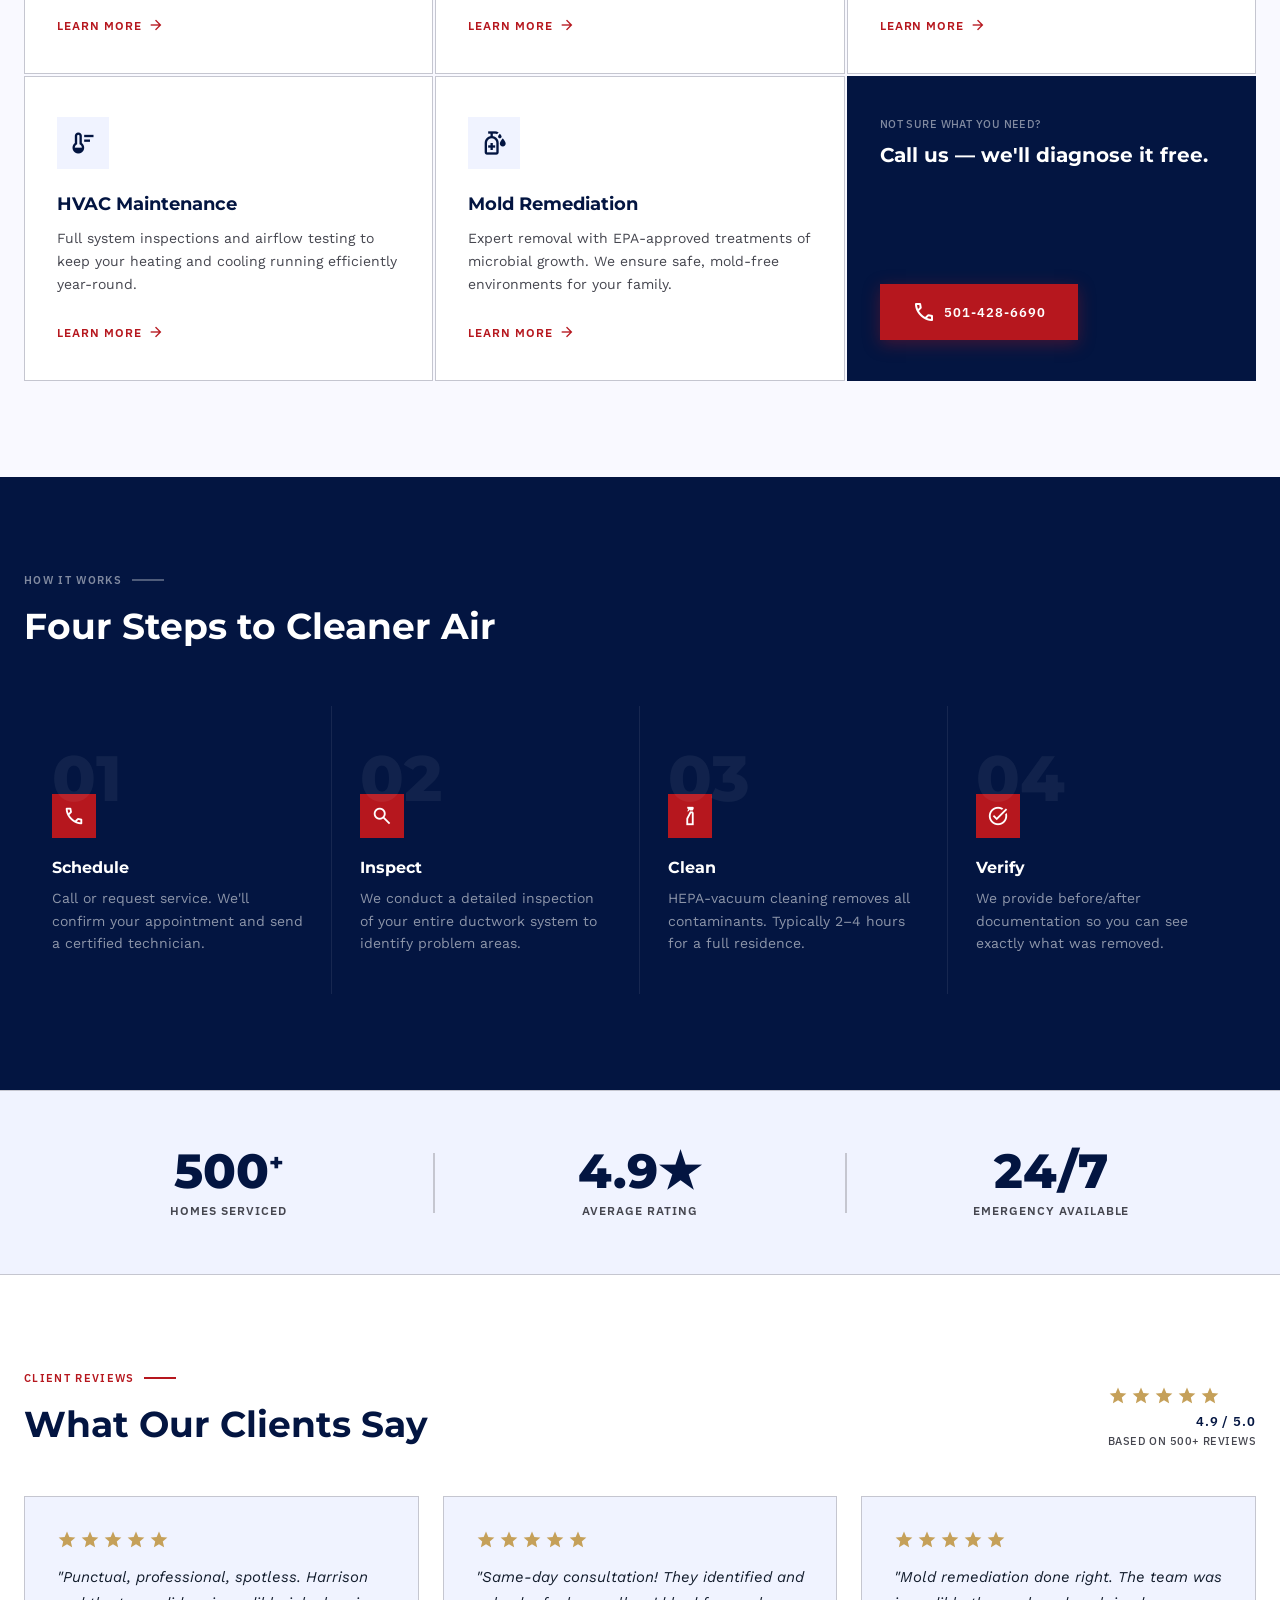
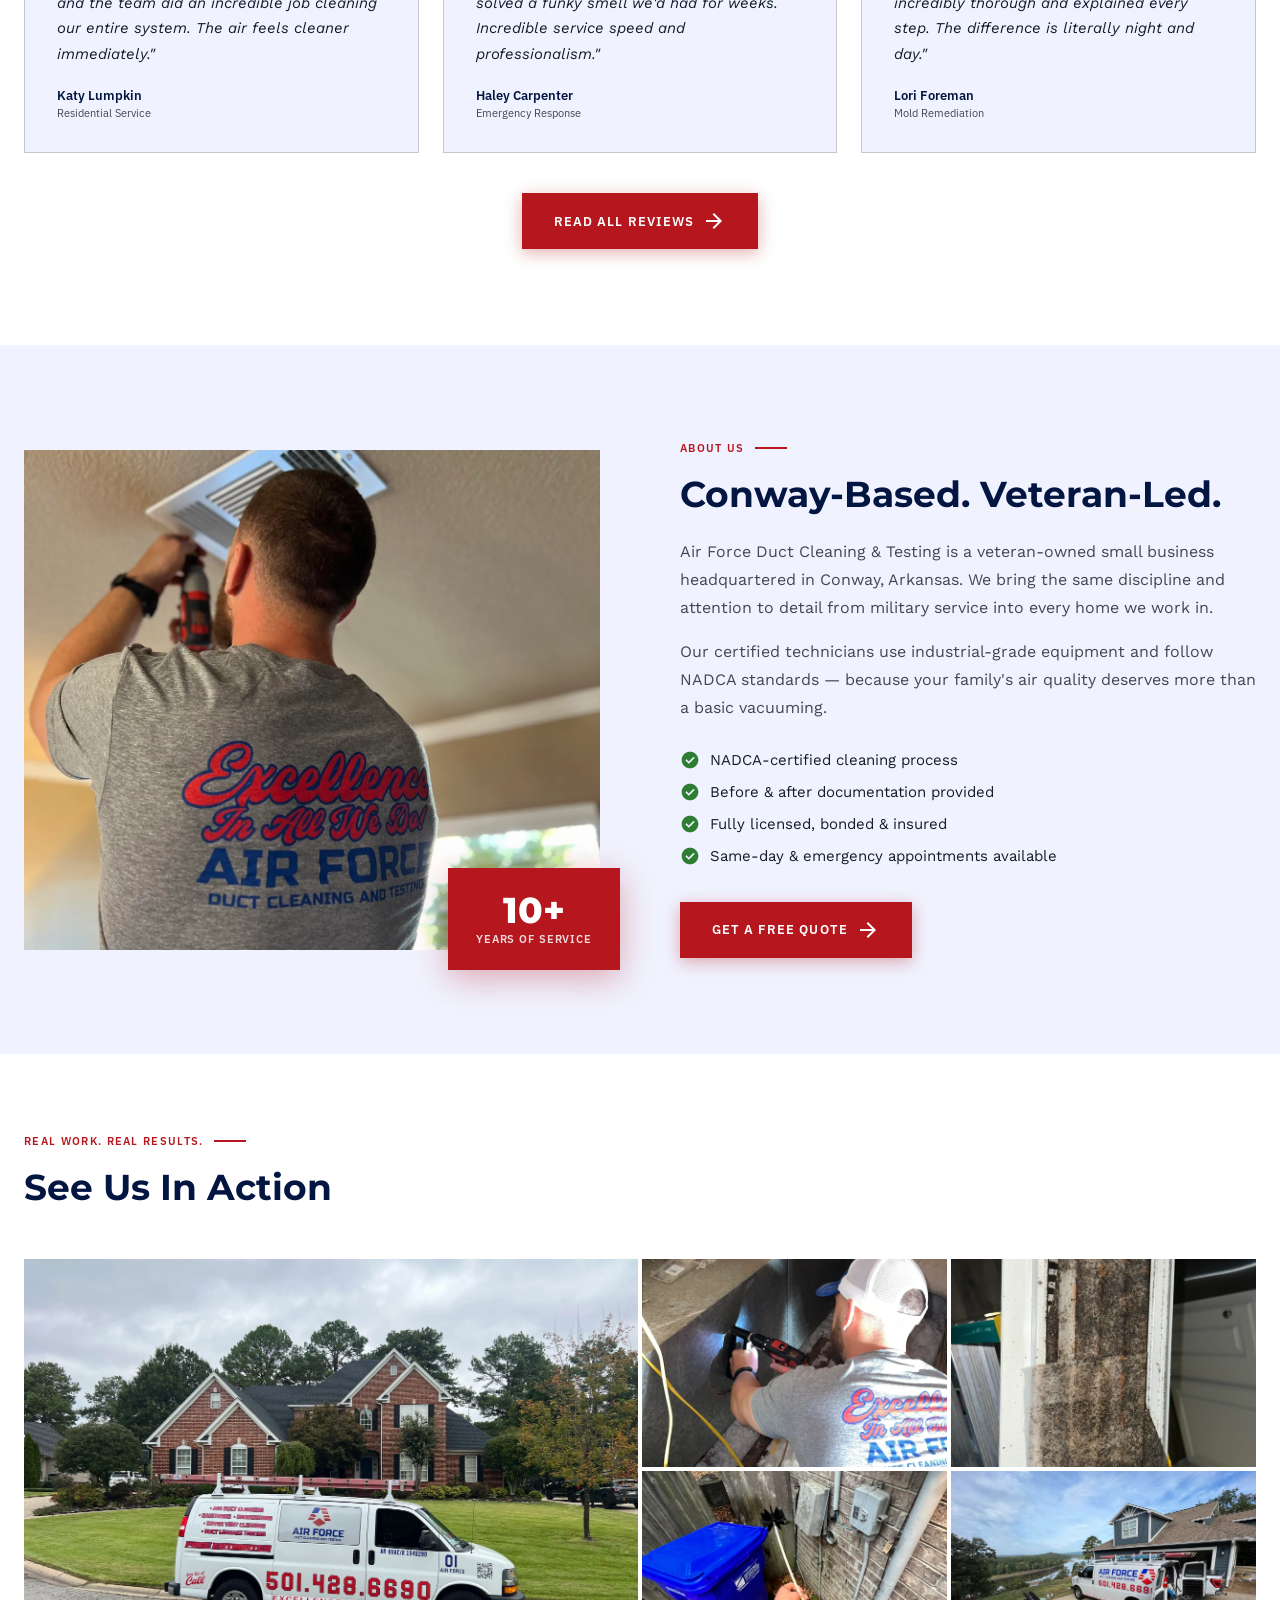
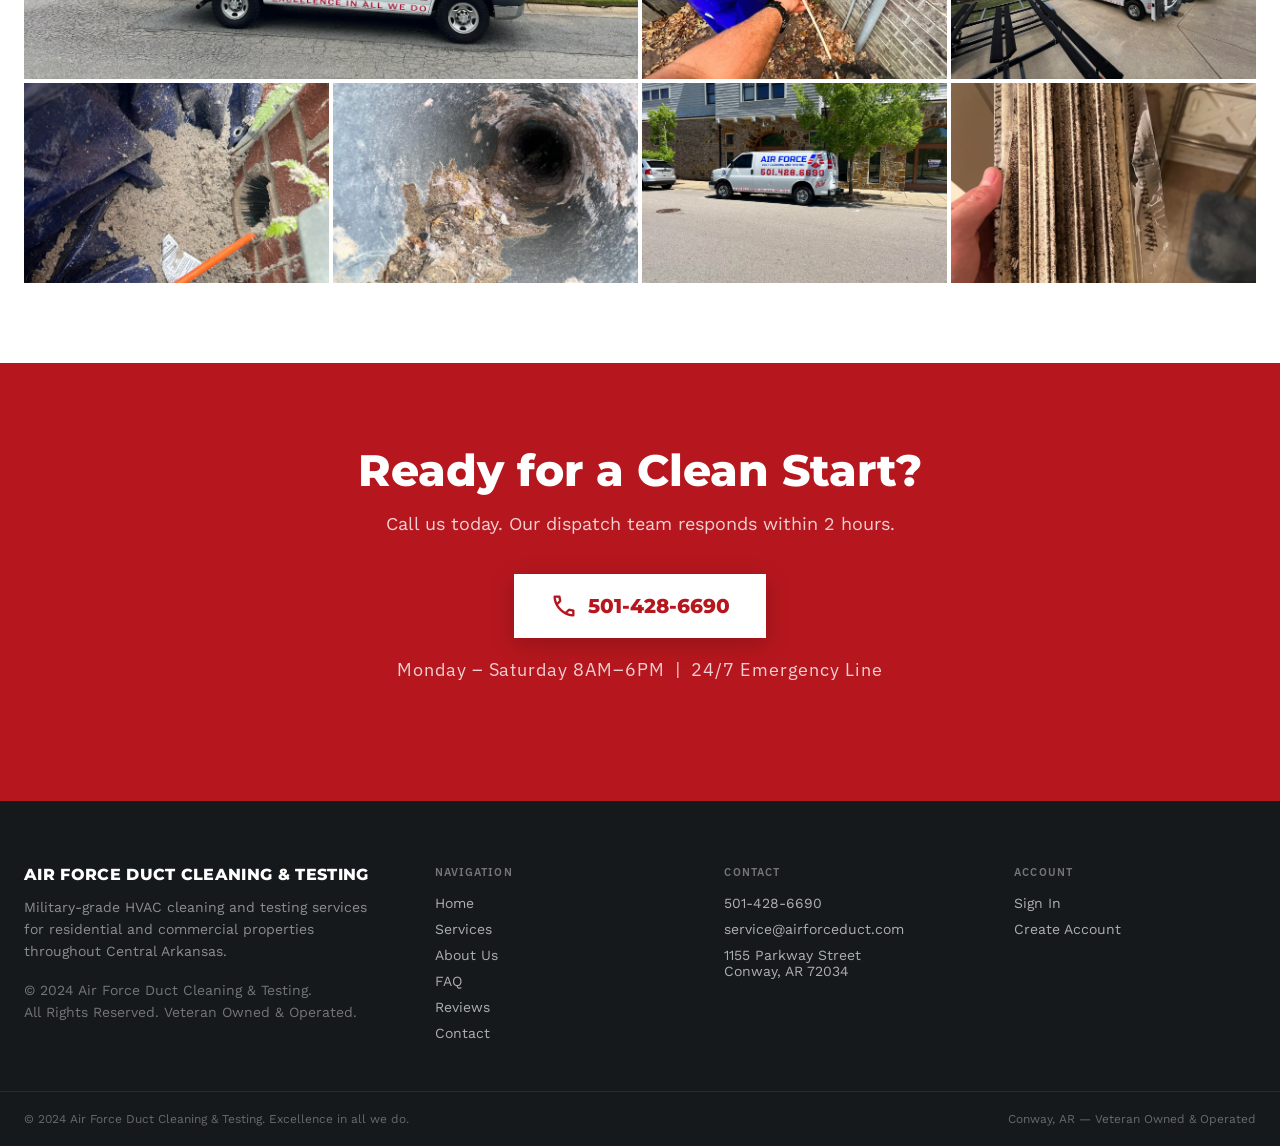
==== commit 5f436e04: "Add files via upload" ====
--- a/index.html
+++ b/index.html
@@ -18,7 +18,7 @@
 }
 .hero-bg {
   position: absolute; inset: 0;
-  background: url('https://images.unsplash.com/photo-1558618666-fcd25c85cd64?w=1600&q=80') center/cover no-repeat;
+  background: url('images/5.webp') center/cover no-repeat;
 }
 .hero-overlay {
   position: absolute; inset: 0;
@@ -470,7 +470,7 @@
 <section class="about-section" id="about">
   <div class="about-inner">
     <div class="about-img">
-      <img src="https://images.unsplash.com/photo-1621905252507-b35492cc74b4?w=800&q=80" alt="HVAC technician at work"/>
+      <img src="images/18.webp" alt="HVAC technician at work"/>
       <div class="about-badge">
         <div class="about-badge-num">10+</div>
         <div class="about-badge-text">Years of Service</div>
@@ -492,6 +492,47 @@
   </div>
 </section>
 
+<!-- Gallery -->
+<section style="padding:80px 0; background:#fff;">
+  <div class="container">
+    <div style="margin-bottom:48px;">
+      <div class="section-eyebrow">Real Work. Real Results.</div>
+      <h2 class="headline-lg" style="color:var(--primary);">See Us In Action</h2>
+    </div>
+    <div style="display:grid; grid-template-columns:repeat(4,1fr); grid-template-rows:auto auto; gap:4px;">
+      <div style="grid-column:span 2; grid-row:span 2; overflow:hidden; height:420px;">
+        <img src="images/9.webp" alt="Air Force Duct van at residential job" style="width:100%;height:100%;object-fit:cover;transition:transform 0.4s;" onmouseover="this.style.transform='scale(1.03)'" onmouseout="this.style.transform='scale(1)'"/>
+      </div>
+      <div style="overflow:hidden; height:208px;">
+        <img src="images/16.webp" alt="Technician servicing wall vent" style="width:100%;height:100%;object-fit:cover;transition:transform 0.4s;" onmouseover="this.style.transform='scale(1.03)'" onmouseout="this.style.transform='scale(1)'"/>
+      </div>
+      <div style="overflow:hidden; height:208px;">
+        <img src="images/8.webp" alt="Heavily soiled air filter" style="width:100%;height:100%;object-fit:cover;transition:transform 0.4s;" onmouseover="this.style.transform='scale(1.03)'" onmouseout="this.style.transform='scale(1)'"/>
+      </div>
+      <div style="overflow:hidden; height:208px;">
+        <img src="images/12.webp" alt="Inside view of dirty duct" style="width:100%;height:100%;object-fit:cover;transition:transform 0.4s;" onmouseover="this.style.transform='scale(1.03)'" onmouseout="this.style.transform='scale(1)'"/>
+      </div>
+      <div style="overflow:hidden; height:208px;">
+        <img src="images/4.webp" alt="Air Force van at Tucker Creek" style="width:100%;height:100%;object-fit:cover;transition:transform 0.4s;" onmouseover="this.style.transform='scale(1.03)'" onmouseout="this.style.transform='scale(1)'"/>
+      </div>
+    </div>
+    <div style="display:grid; grid-template-columns:repeat(4,1fr); gap:4px; margin-top:4px;">
+      <div style="overflow:hidden; height:200px;">
+        <img src="images/6.webp" alt="Debris removed from duct system" style="width:100%;height:100%;object-fit:cover;transition:transform 0.4s;" onmouseover="this.style.transform='scale(1.03)'" onmouseout="this.style.transform='scale(1)'"/>
+      </div>
+      <div style="overflow:hidden; height:200px;">
+        <img src="images/13.webp" alt="Blocked dryer vent before cleaning" style="width:100%;height:100%;object-fit:cover;transition:transform 0.4s;" onmouseover="this.style.transform='scale(1.03)'" onmouseout="this.style.transform='scale(1)'"/>
+      </div>
+      <div style="overflow:hidden; height:200px;">
+        <img src="images/2.webp" alt="Air Force team at trade show" style="width:100%;height:100%;object-fit:cover;transition:transform 0.4s;" onmouseover="this.style.transform='scale(1.03)'" onmouseout="this.style.transform='scale(1)'"/>
+      </div>
+      <div style="overflow:hidden; height:200px;">
+        <img src="images/15.webp" alt="Dirty air filter closeup" style="width:100%;height:100%;object-fit:cover;transition:transform 0.4s;" onmouseover="this.style.transform='scale(1.03)'" onmouseout="this.style.transform='scale(1)'"/>
+      </div>
+    </div>
+  </div>
+</section>
+
 <!-- CTA -->
 <section class="cta-section">
   <div class="container">
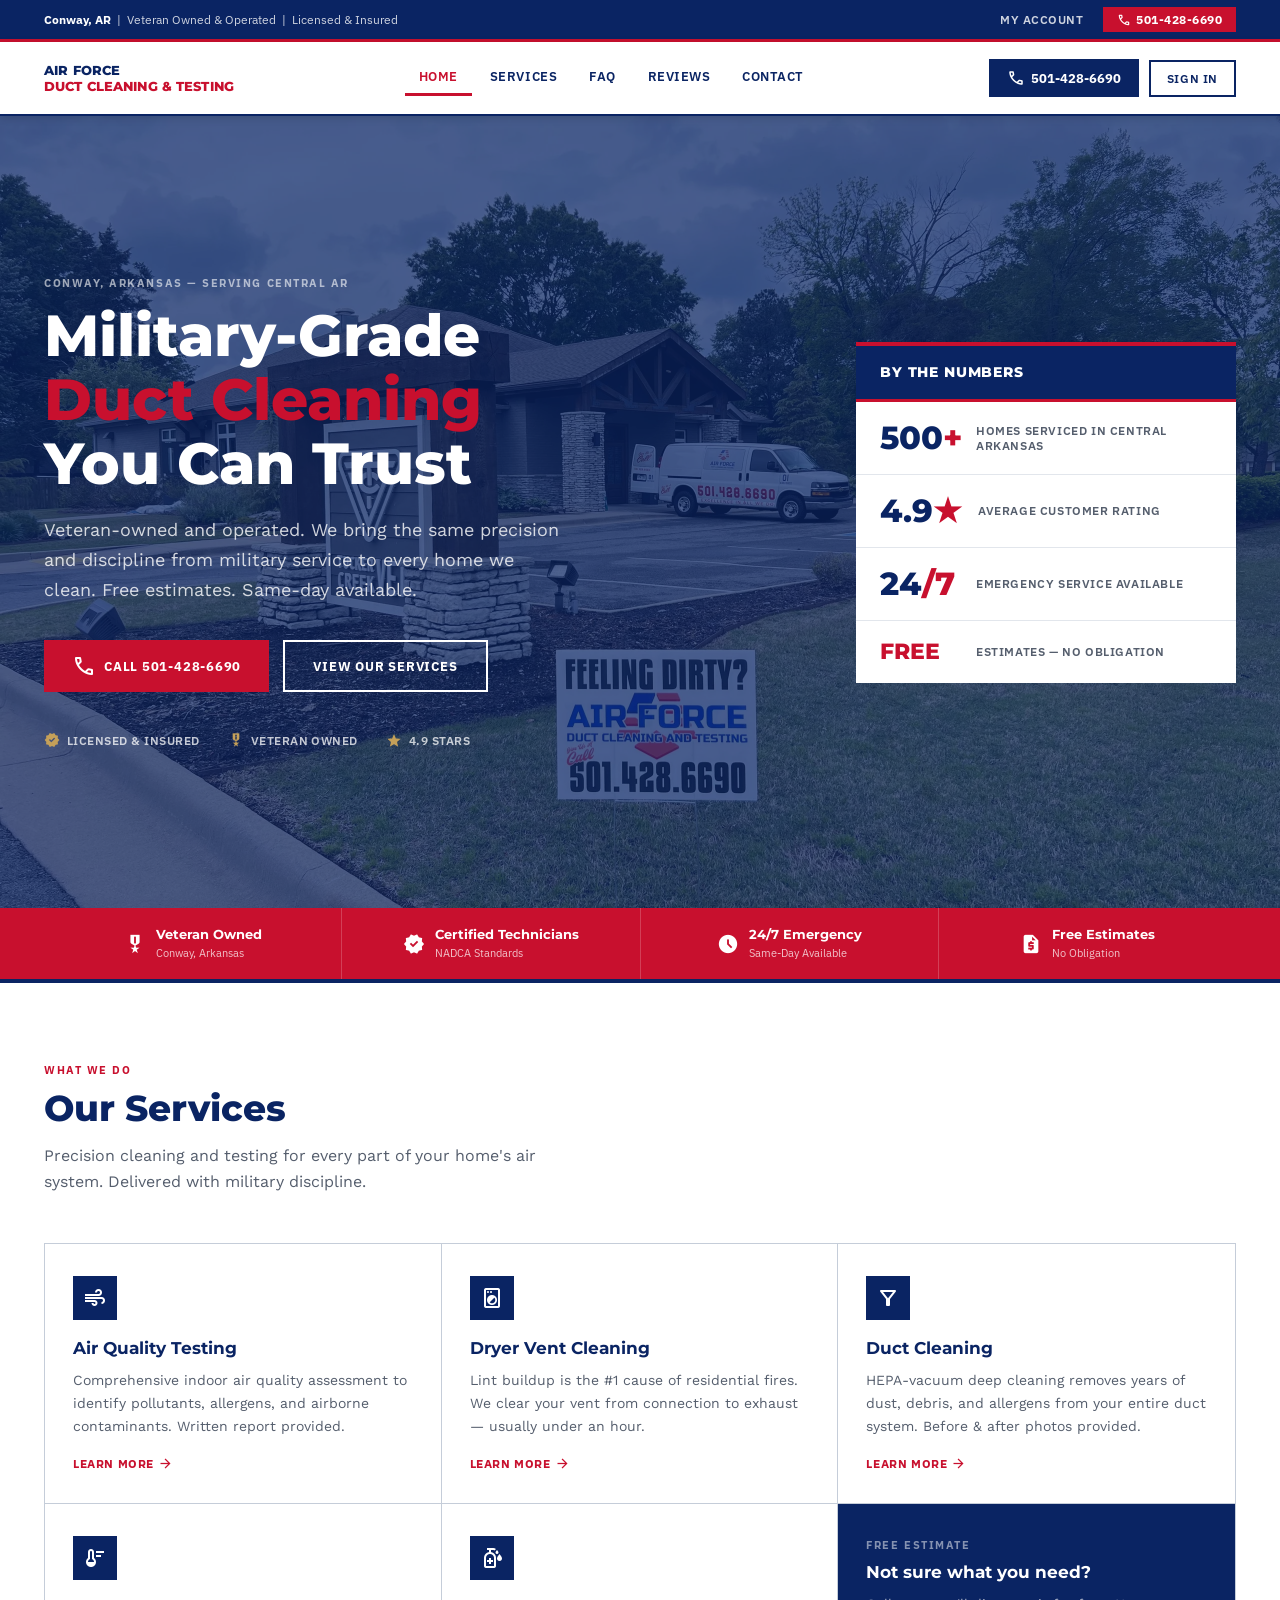
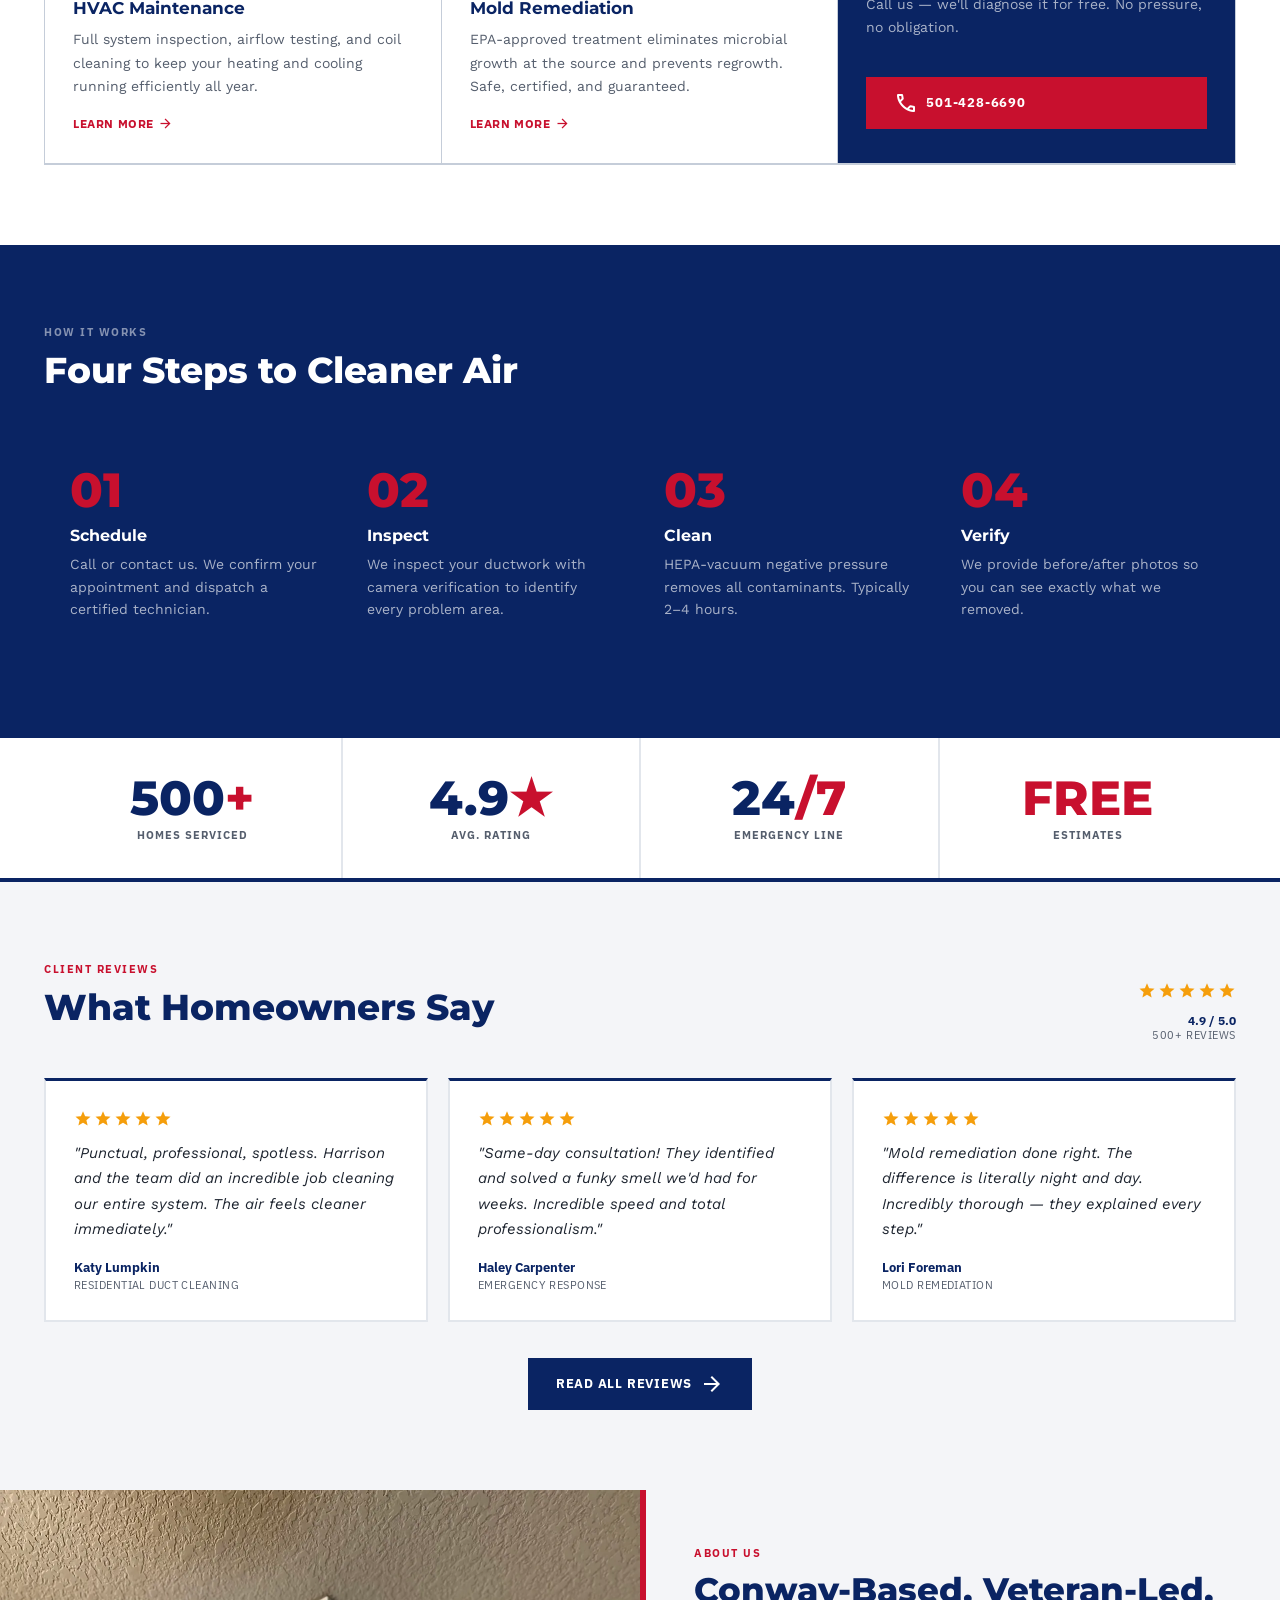
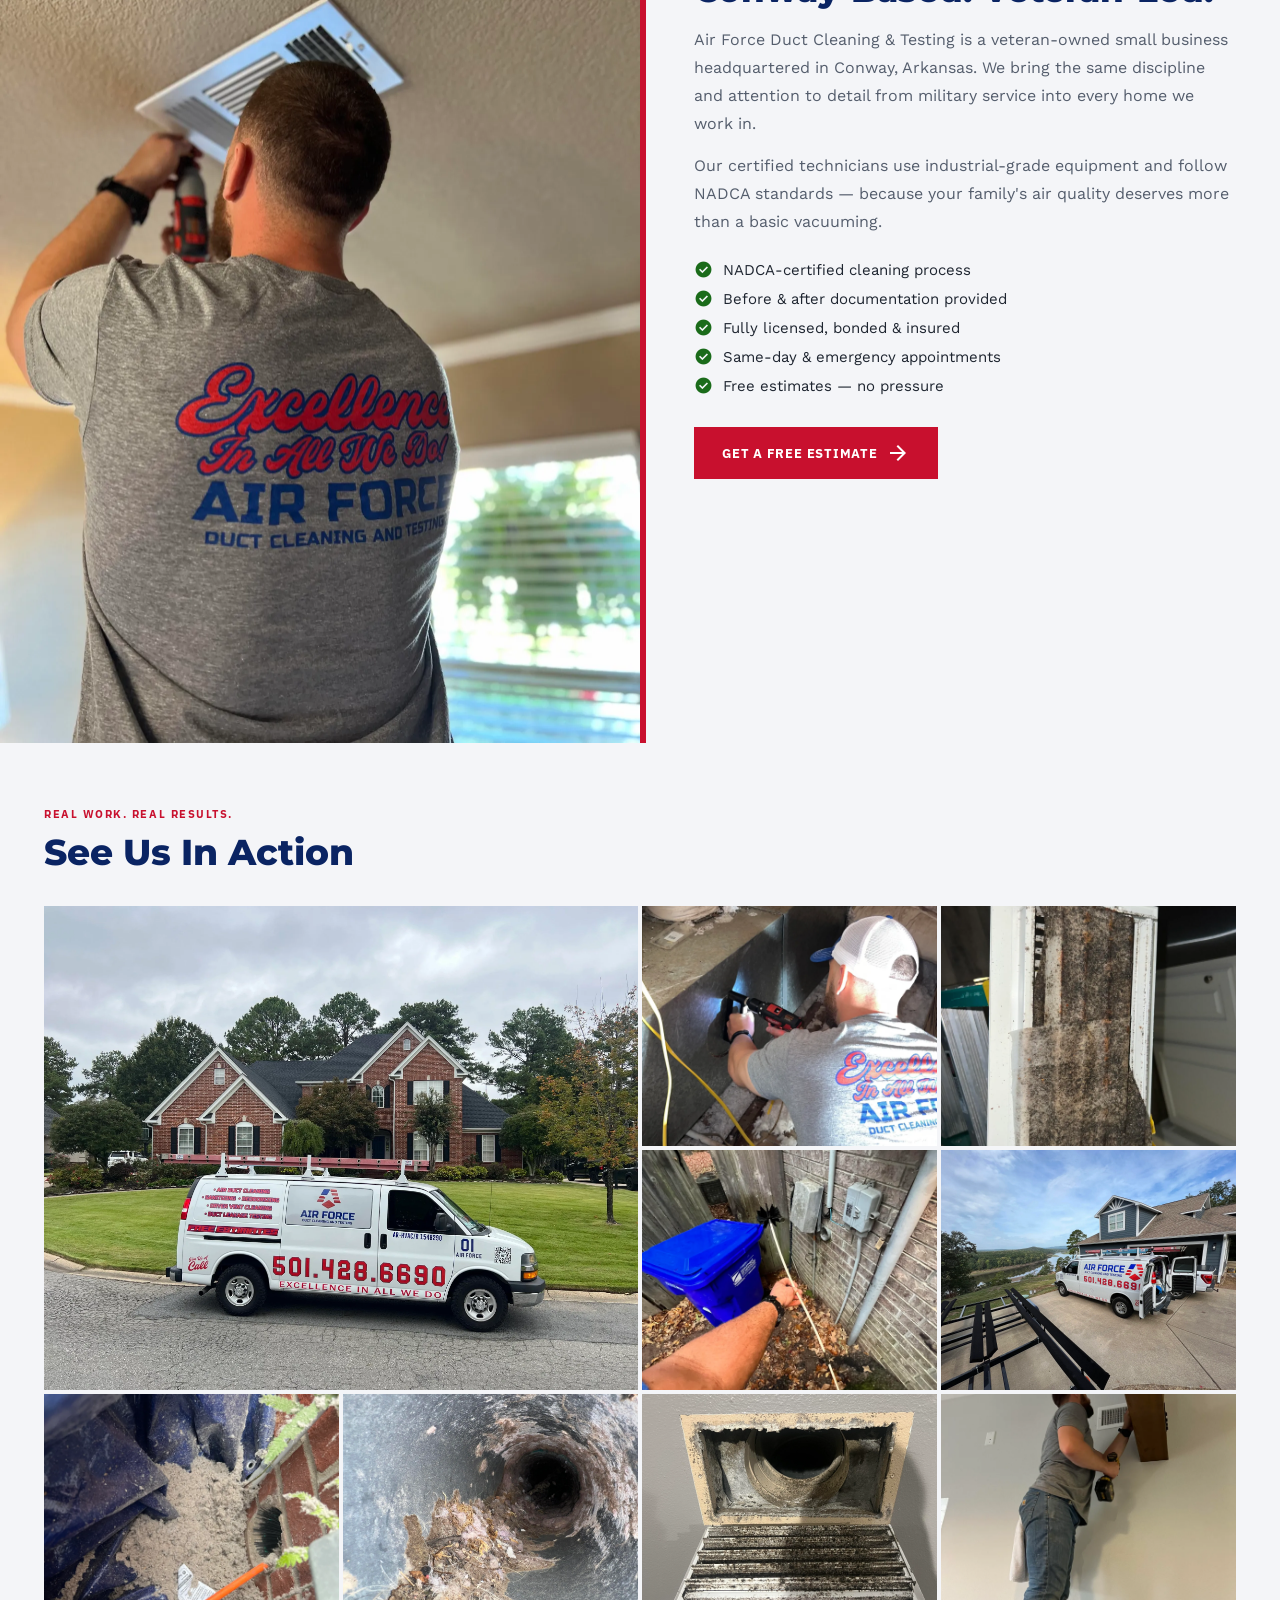
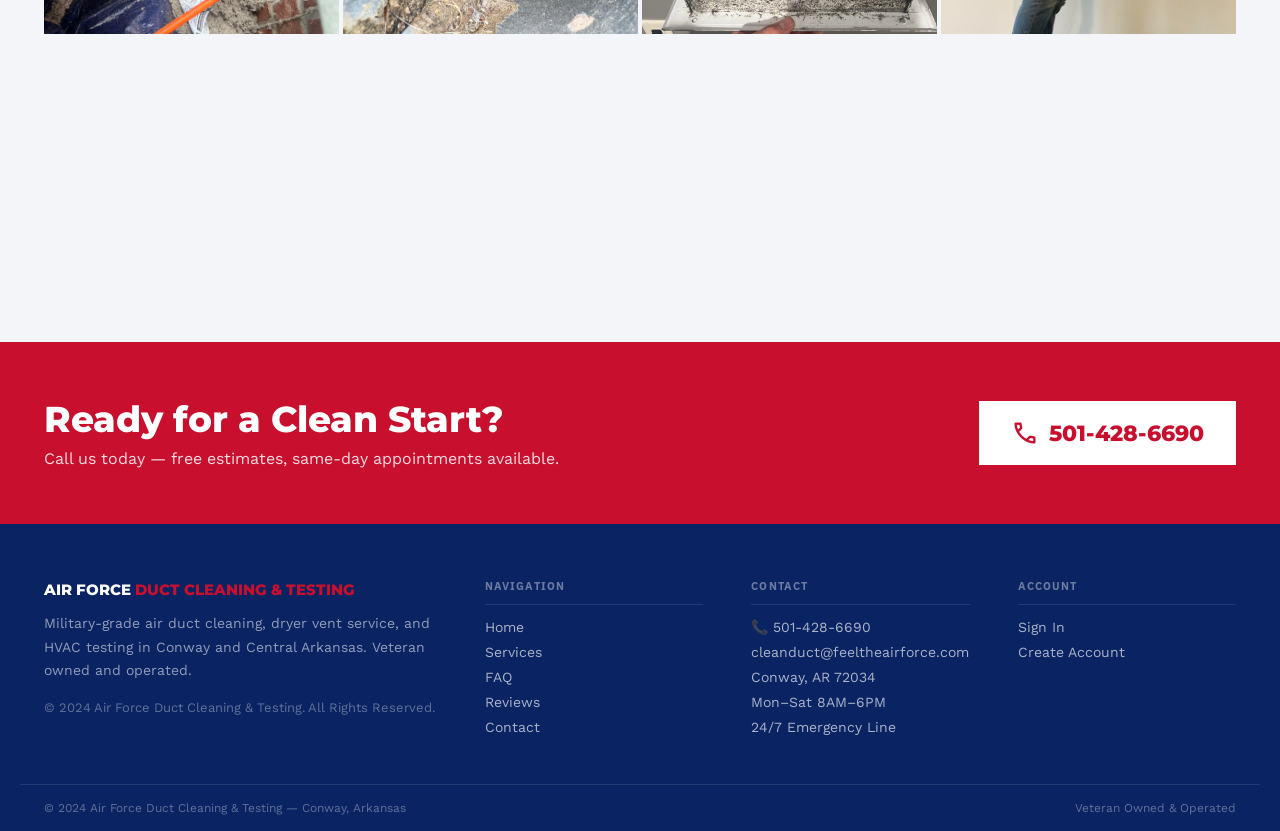
==== commit 5c556495: "Add files via upload" ====
--- a/index.html
+++ b/index.html
@@ -3,284 +3,214 @@
 <head>
 <meta charset="utf-8"/>
 <meta name="viewport" content="width=device-width, initial-scale=1.0"/>
-<title>Air Force Duct Cleaning & Testing | Conway, AR</title>
-<meta name="description" content="Military-grade air duct cleaning, dryer vent cleaning, and HVAC testing in Conway, Arkansas. Veteran-owned. 24/7 emergency service."/>
+<title>Air Force Duct Cleaning & Testing | Conway, AR | 501-428-6690</title>
+<meta name="description" content="Veteran-owned air duct cleaning, dryer vent cleaning & HVAC testing in Conway, Arkansas. Free estimates. Call 501-428-6690."/>
 <link rel="preconnect" href="https://fonts.googleapis.com"/>
 <link rel="preconnect" href="https://fonts.gstatic.com" crossorigin/>
-<link href="https://fonts.googleapis.com/css2?family=Montserrat:wght@600;700;800&family=IBM+Plex+Sans:wght@500;600&family=Work+Sans:wght@400&display=swap" rel="stylesheet"/>
+<link href="https://fonts.googleapis.com/css2?family=Montserrat:wght@600;700;800&family=IBM+Plex+Sans:wght@500;600;700&family=Work+Sans:wght@400&display=swap" rel="stylesheet"/>
 <link href="https://fonts.googleapis.com/css2?family=Material+Symbols+Outlined:wght,FILL@400,0&display=swap" rel="stylesheet"/>
 <link rel="stylesheet" href="css/style.css"/>
 <style>
-/* ——— Hero ——— */
-.hero {
-  min-height: 100vh; position: relative; display: flex; align-items: center;
-  padding-top: 72px; overflow: hidden;
-}
-.hero-bg {
-  position: absolute; inset: 0;
-  background: url('images/5.webp') center/cover no-repeat;
-}
-.hero-overlay {
-  position: absolute; inset: 0;
-  background: linear-gradient(105deg, rgba(3,21,65,0.92) 0%, rgba(3,21,65,0.75) 55%, rgba(3,21,65,0.45) 100%);
-}
-.hero-content {
-  position: relative; z-index: 2; max-width: 1280px; margin: 0 auto; padding: 80px 24px;
-  display: grid; grid-template-columns: 1fr 1fr; gap: 64px; align-items: center;
-}
-.hero-left { max-width: 580px; }
-.hero-eyebrow {
-  display: inline-flex; align-items: center; gap: 8px;
-  font-family: 'IBM Plex Sans', sans-serif;
-  font-size: 11px; font-weight: 600; letter-spacing: 0.12em; text-transform: uppercase;
-  color: rgba(255,255,255,0.6); margin-bottom: 24px;
-}
-.hero-eyebrow::before { content: ''; display: block; width: 24px; height: 2px; background: var(--secondary); }
-.hero h1 { color: #fff; margin-bottom: 24px; }
-.hero h1 .accent { color: var(--secondary); }
-.hero-sub { color: rgba(255,255,255,0.75); font-size: 18px; line-height: 1.65; margin-bottom: 40px; max-width: 480px; }
-.hero-actions { display: flex; gap: 16px; flex-wrap: wrap; margin-bottom: 48px; }
-.hero-trust { display: flex; gap: 28px; flex-wrap: wrap; }
-.trust-item { display: flex; align-items: center; gap: 8px; color: rgba(255,255,255,0.65); font-family: 'IBM Plex Sans', sans-serif; font-size: 12px; font-weight: 500; letter-spacing: 0.04em; }
-.trust-item .material-symbols-outlined { font-size: 18px; color: var(--verified-gold); }
-.hero-right { display: flex; justify-content: flex-end; }
-.hero-card {
-  background: rgba(255,255,255,0.06); border: 1px solid rgba(255,255,255,0.12);
-  backdrop-filter: blur(12px); padding: 36px; max-width: 340px; width: 100%;
-}
-.hero-card h3 {
-  font-family: 'Montserrat', sans-serif; font-size: 16px; font-weight: 700;
-  color: #fff; margin-bottom: 24px; text-transform: uppercase; letter-spacing: 0.05em;
-}
-.hero-stat { display: flex; align-items: flex-end; gap: 10px; margin-bottom: 20px; padding-bottom: 20px; border-bottom: 1px solid rgba(255,255,255,0.08); }
-.hero-stat:last-child { border-bottom: none; margin-bottom: 0; padding-bottom: 0; }
-.hero-stat-num { font-family: 'Montserrat', sans-serif; font-size: 36px; font-weight: 800; color: #fff; line-height: 1; }
-.hero-stat-label { font-family: 'IBM Plex Sans', sans-serif; font-size: 12px; font-weight: 500; color: rgba(255,255,255,0.5); text-transform: uppercase; letter-spacing: 0.06em; margin-bottom: 4px; }
-.hero-stat-accent { color: var(--secondary); }
-
-@media (max-width: 900px) {
-  .hero-content { grid-template-columns: 1fr; }
-  .hero-right { display: none; }
-}
-@media (max-width: 640px) {
-  .hero-content { padding: 60px 16px; }
-  .hero-actions { flex-direction: column; }
-  .hero-actions .btn-primary, .hero-actions .btn-outline { width: 100%; justify-content: center; }
-}
-
-/* ——— Trust Bar ——— */
-.trust-bar {
-  background: var(--primary-container); padding: 28px 24px;
-  border-bottom: 3px solid var(--secondary);
-}
-.trust-bar-inner {
-  max-width: 1280px; margin: 0 auto;
-  display: flex; align-items: center; justify-content: space-around; flex-wrap: wrap; gap: 24px;
-}
-.trust-bar-item {
-  display: flex; align-items: center; gap: 12px; color: rgba(255,255,255,0.85);
-}
-.trust-bar-item .material-symbols-outlined { font-size: 28px; color: var(--verified-gold); }
-.trust-bar-item strong { display: block; font-family: 'Montserrat', sans-serif; font-size: 14px; font-weight: 700; color: #fff; }
-.trust-bar-item span { font-size: 12px; color: rgba(255,255,255,0.55); font-family: 'IBM Plex Sans', sans-serif; }
-
-/* ——— Section base ——— */
-section { padding: 96px 0; }
-.section-eyebrow {
-  font-family: 'IBM Plex Sans', sans-serif; font-size: 11px; font-weight: 600;
-  letter-spacing: 0.12em; text-transform: uppercase; color: var(--secondary);
-  display: flex; align-items: center; gap: 10px; margin-bottom: 16px;
-}
-.section-eyebrow::after { content: ''; flex: 0 0 32px; height: 2px; background: var(--secondary); }
-
-/* ——— Services Preview ——— */
-.services-section { background: var(--background); }
-.services-header { max-width: 540px; margin-bottom: 56px; }
-.services-grid { display: grid; grid-template-columns: repeat(3, 1fr); gap: 2px; }
-.service-card {
-  background: #fff; padding: 40px 32px;
-  border: 1px solid var(--outline-variant);
-  transition: border-color 0.2s, box-shadow 0.2s, transform 0.2s;
-  display: flex; flex-direction: column;
-}
-.service-card:hover { border-color: var(--secondary); box-shadow: 0 8px 32px rgba(3,21,65,0.1); transform: translateY(-4px); }
-.service-icon {
-  width: 52px; height: 52px; background: var(--surface-low);
-  display: flex; align-items: center; justify-content: center;
-  margin-bottom: 24px;
-}
-.service-icon .material-symbols-outlined { font-size: 28px; color: var(--primary); }
-.service-card h3 { font-family: 'Montserrat', sans-serif; font-size: 18px; font-weight: 700; color: var(--primary); margin-bottom: 12px; }
-.service-card p { color: var(--on-surface-variant); font-size: 14px; line-height: 1.65; flex: 1; margin-bottom: 28px; }
-.service-link {
-  font-family: 'IBM Plex Sans', sans-serif; font-size: 12px; font-weight: 600;
-  letter-spacing: 0.08em; text-transform: uppercase; color: var(--secondary);
-  text-decoration: none; display: flex; align-items: center; gap: 6px;
-  transition: gap 0.2s;
-}
-.service-link:hover { gap: 10px; }
-@media (max-width: 900px) { .services-grid { grid-template-columns: repeat(2, 1fr); } }
-@media (max-width: 560px) { .services-grid { grid-template-columns: 1fr; } }
-
-/* ——— Process ——— */
-.process-section { background: var(--primary); color: #fff; }
-.process-section .section-eyebrow { color: rgba(255,255,255,0.5); }
-.process-section .section-eyebrow::after { background: rgba(255,255,255,0.3); }
-.process-section h2 { color: #fff; margin-bottom: 56px; }
-.process-steps { display: grid; grid-template-columns: repeat(4, 1fr); gap: 0; position: relative; }
-.process-step { padding: 40px 28px; border-right: 1px solid rgba(255,255,255,0.08); position: relative; }
-.process-step:last-child { border-right: none; }
-.step-num {
-  font-family: 'Montserrat', sans-serif; font-size: 64px; font-weight: 800;
-  color: rgba(255,255,255,0.06); line-height: 1; margin-bottom: -16px;
-}
-.step-icon { width: 44px; height: 44px; background: var(--secondary); display: flex; align-items: center; justify-content: center; margin-bottom: 20px; }
-.step-icon .material-symbols-outlined { font-size: 22px; color: #fff; }
-.process-step h3 { font-family: 'Montserrat', sans-serif; font-size: 16px; font-weight: 700; color: #fff; margin-bottom: 10px; }
-.process-step p { font-size: 14px; color: rgba(255,255,255,0.55); line-height: 1.6; }
-@media (max-width: 900px) { .process-steps { grid-template-columns: 1fr 1fr; } .process-step { border-bottom: 1px solid rgba(255,255,255,0.08); } }
-@media (max-width: 560px) { .process-steps { grid-template-columns: 1fr; } }
-
-/* ——— Social proof bar ——— */
-.proof-bar { background: var(--surface-low); padding: 56px 0; border-top: 1px solid var(--outline-variant); border-bottom: 1px solid var(--outline-variant); }
-.proof-inner { max-width: 1280px; margin: 0 auto; padding: 0 24px; display: grid; grid-template-columns: 1fr 2px 1fr 2px 1fr; gap: 0; align-items: center; }
-.proof-divider { background: var(--outline-variant); height: 60px; }
-.proof-stat { text-align: center; padding: 0 40px; }
-.proof-num { font-family: 'Montserrat', sans-serif; font-size: 48px; font-weight: 800; color: var(--primary); line-height: 1; }
-.proof-num sup { font-size: 24px; vertical-align: super; }
-.proof-label { font-family: 'IBM Plex Sans', sans-serif; font-size: 12px; font-weight: 600; letter-spacing: 0.08em; text-transform: uppercase; color: var(--on-surface-variant); margin-top: 8px; }
-@media (max-width: 640px) { .proof-inner { grid-template-columns: 1fr; } .proof-divider { display: none; } .proof-stat { padding: 24px 0; border-bottom: 1px solid var(--outline-variant); } .proof-stat:last-child { border-bottom: none; } }
-
-/* ——— Reviews snippet ——— */
-.reviews-section { background: #fff; }
-.reviews-header { display: flex; justify-content: space-between; align-items: flex-end; margin-bottom: 48px; flex-wrap: wrap; gap: 24px; }
-.star-row { display: flex; gap: 3px; margin-bottom: 8px; }
-.star-row .material-symbols-outlined { font-size: 20px; color: var(--verified-gold); font-variation-settings: 'FILL' 1, 'wght' 400, 'GRAD' 0, 'opsz' 24; }
-.reviews-grid { display: grid; grid-template-columns: repeat(3, 1fr); gap: 24px; }
-.review-card { background: var(--surface-low); padding: 32px; border: 1px solid var(--outline-variant); }
-.review-card blockquote { font-size: 15px; line-height: 1.7; color: var(--on-surface); margin: 16px 0 20px; font-style: italic; }
-.review-author { font-family: 'IBM Plex Sans', sans-serif; font-size: 13px; font-weight: 600; color: var(--primary); }
-.review-type { font-family: 'IBM Plex Sans', sans-serif; font-size: 11px; color: var(--on-surface-variant); margin-top: 2px; }
-@media (max-width: 900px) { .reviews-grid { grid-template-columns: 1fr 1fr; } }
-@media (max-width: 560px) { .reviews-grid { grid-template-columns: 1fr; } }
-
-/* ——— About ——— */
-.about-section { background: var(--surface-low); }
-.about-inner { max-width: 1280px; margin: 0 auto; padding: 0 24px; display: grid; grid-template-columns: 1fr 1fr; gap: 80px; align-items: center; }
-.about-img { position: relative; }
-.about-img img { width: 100%; height: 500px; object-fit: cover; display: block; }
-.about-badge {
-  position: absolute; bottom: -20px; right: -20px;
-  background: var(--secondary); color: #fff; padding: 24px 28px; text-align: center;
-  box-shadow: 0 8px 32px var(--red-shadow);
-}
-.about-badge-num { font-family: 'Montserrat', sans-serif; font-size: 36px; font-weight: 800; line-height: 1; }
-.about-badge-text { font-family: 'IBM Plex Sans', sans-serif; font-size: 11px; font-weight: 600; letter-spacing: 0.08em; text-transform: uppercase; opacity: 0.85; margin-top: 4px; }
-.about-text .section-eyebrow { margin-bottom: 16px; }
-.about-text h2 { color: var(--primary); margin-bottom: 20px; }
-.about-text p { color: var(--on-surface-variant); font-size: 16px; line-height: 1.75; margin-bottom: 16px; }
-.about-checklist { margin: 28px 0; display: flex; flex-direction: column; gap: 12px; }
-.about-check { display: flex; align-items: center; gap: 10px; font-size: 15px; color: var(--on-surface); }
-.about-check .material-symbols-outlined { font-size: 20px; color: var(--success-green); flex-shrink: 0; font-variation-settings: 'FILL' 1, 'wght' 400, 'GRAD' 0, 'opsz' 24; }
-@media (max-width: 900px) { .about-inner { grid-template-columns: 1fr; gap: 40px; } .about-img { display: none; } }
-
-/* ——— CTA ——— */
-.cta-section { background: var(--secondary); color: #fff; padding: 80px 0; text-align: center; }
-.cta-section h2 { font-family: 'Montserrat', sans-serif; font-size: clamp(28px, 4vw, 44px); font-weight: 800; color: #fff; margin-bottom: 16px; }
-.cta-section p { font-size: 18px; color: rgba(255,255,255,0.8); margin-bottom: 40px; }
-.cta-phone {
-  display: inline-flex; align-items: center; gap: 10px;
-  background: #fff; color: var(--secondary);
-  font-family: 'Montserrat', sans-serif; font-size: 20px; font-weight: 800;
-  padding: 18px 36px; text-decoration: none;
-  transition: transform 0.15s, box-shadow 0.15s;
-  box-shadow: 0 6px 24px rgba(0,0,0,0.2);
-}
-.cta-phone:hover { transform: translateY(-2px); box-shadow: 0 10px 32px rgba(0,0,0,0.3); }
-.cta-sub { margin-top: 20px; font-size: 13px; color: rgba(255,255,255,0.6); font-family: 'IBM Plex Sans', sans-serif; letter-spacing: 0.05em; }
+/* ——— HERO ——— */
+.hero { position:relative; background:var(--navy); min-height:88vh; display:flex; align-items:center; overflow:hidden; }
+.hero-img { position:absolute; inset:0; }
+.hero-img img { width:100%; height:100%; object-fit:cover; object-position:center; opacity:0.28; display:block; }
+.hero-content { position:relative; z-index:2; max-width:1240px; margin:0 auto; padding:80px 24px; display:grid; grid-template-columns:1fr 380px; gap:64px; align-items:center; width:100%; }
+.hero-left h1 { color:#fff; font-size:clamp(34px,5vw,58px); font-weight:800; margin-bottom:20px; line-height:1.1; }
+.hero-left h1 em { color:var(--red); font-style:normal; }
+.hero-sub { color:rgba(255,255,255,0.8); font-size:18px; line-height:1.65; margin-bottom:36px; max-width:520px; }
+.hero-actions { display:flex; gap:14px; flex-wrap:wrap; margin-bottom:40px; }
+.hero-trust { display:flex; gap:28px; flex-wrap:wrap; }
+.trust-pill { display:flex; align-items:center; gap:7px; color:rgba(255,255,255,0.75); font-family:'IBM Plex Sans',sans-serif; font-size:12px; font-weight:600; letter-spacing:0.04em; text-transform:uppercase; }
+.trust-pill .material-symbols-outlined { font-size:16px; color:var(--gold); font-variation-settings:'FILL' 1,'wght' 400,'GRAD' 0,'opsz' 24; }
+
+.hero-card { background:var(--white); padding:0; border-top:4px solid var(--red); }
+.hero-card-head { background:var(--navy); padding:18px 24px; border-bottom:3px solid var(--red); }
+.hero-card-head h3 { font-family:'Montserrat',sans-serif; font-size:14px; font-weight:800; color:#fff; letter-spacing:0.06em; text-transform:uppercase; }
+.hero-stat-row { display:flex; align-items:center; gap:16px; padding:20px 24px; border-bottom:1px solid var(--lgray); }
+.hero-stat-row:last-child { border-bottom:none; }
+.stat-num { font-family:'Montserrat',sans-serif; font-size:32px; font-weight:800; color:var(--navy); line-height:1; min-width:80px; }
+.stat-num span { color:var(--red); }
+.stat-label { font-family:'IBM Plex Sans',sans-serif; font-size:12px; font-weight:600; letter-spacing:0.05em; text-transform:uppercase; color:var(--gray); }
+
+@media (max-width:900px) { .hero-content { grid-template-columns:1fr; } .hero-card { display:none; } }
+@media (max-width:480px) { .hero-content { padding:60px 16px; } .hero-actions { flex-direction:column; } .hero-actions a { width:100%; justify-content:center; } }
+
+/* ——— TRUST BAR ——— */
+.trust-bar { background:var(--red); padding:0; border-bottom:4px solid var(--navy); }
+.trust-bar-inner { max-width:1240px; margin:0 auto; padding:0 24px; display:flex; justify-content:space-between; flex-wrap:wrap; }
+.trust-bar-item { display:flex; align-items:center; gap:10px; padding:18px 0; border-right:1px solid rgba(255,255,255,0.2); flex:1; justify-content:center; }
+.trust-bar-item:last-child { border-right:none; }
+.trust-bar-item .material-symbols-outlined { font-size:22px; color:#fff; font-variation-settings:'FILL' 1,'wght' 400,'GRAD' 0,'opsz' 24; }
+.trust-bar-item strong { display:block; font-family:'Montserrat',sans-serif; font-size:13px; font-weight:700; color:#fff; }
+.trust-bar-item small { font-family:'IBM Plex Sans',sans-serif; font-size:11px; color:rgba(255,255,255,0.75); }
+@media (max-width:640px) { .trust-bar-item { flex:1 1 50%; border-right:none; border-bottom:1px solid rgba(255,255,255,0.15); } }
+
+/* ——— SECTIONS ——— */
+section { padding:80px 0; }
+section.bg-off { background:var(--offwhite); }
+section.bg-navy { background:var(--navy); }
+section.bg-blue { background:var(--ltblue); }
+
+.section-header { margin-bottom:48px; }
+.section-header h2 { font-size:clamp(24px,3.5vw,36px); font-weight:800; color:var(--navy); margin-bottom:12px; }
+.section-header p { font-size:16px; color:var(--gray); max-width:540px; line-height:1.65; }
+.section-header.center { text-align:center; }
+.section-header.center p { margin:0 auto; }
+
+/* ——— SERVICE CARDS ——— */
+.services-grid { display:grid; grid-template-columns:repeat(3,1fr); gap:0; border:1px solid var(--border); }
+.svc-card { padding:32px 28px; border-right:1px solid var(--border); border-bottom:1px solid var(--border); background:#fff; transition:background 0.15s; }
+.svc-card:hover { background:var(--ltblue); }
+.svc-card:nth-child(3n) { border-right:none; }
+.svc-icon { width:44px; height:44px; background:var(--navy); display:flex; align-items:center; justify-content:center; margin-bottom:18px; }
+.svc-icon .material-symbols-outlined { font-size:24px; color:#fff; }
+.svc-card h3 { font-family:'Montserrat',sans-serif; font-size:17px; font-weight:700; color:var(--navy); margin-bottom:10px; }
+.svc-card p { font-size:14px; color:var(--gray); line-height:1.65; margin-bottom:18px; }
+.svc-link { font-family:'IBM Plex Sans',sans-serif; font-size:12px; font-weight:700; letter-spacing:0.05em; text-transform:uppercase; color:var(--red); text-decoration:none; display:flex; align-items:center; gap:4px; }
+.svc-link:hover { gap:8px; }
+.svc-cta-card { background:var(--navy) !important; border-right:none; padding:32px 28px; display:flex; flex-direction:column; justify-content:center; }
+.svc-cta-card h3 { color:#fff !important; }
+.svc-cta-card p { color:rgba(255,255,255,0.65) !important; }
+@media (max-width:900px) { .services-grid { grid-template-columns:1fr 1fr; } .svc-card:nth-child(3n) { border-right:1px solid var(--border); } .svc-card:nth-child(2n) { border-right:none; } }
+@media (max-width:560px) { .services-grid { grid-template-columns:1fr; } .svc-card, .svc-card:nth-child(n) { border-right:none; } }
+
+/* ——— PROCESS ——— */
+.process-grid { display:grid; grid-template-columns:repeat(4,1fr); gap:0; border:2px solid var(--navy); }
+.process-step { padding:32px 24px; border-right:2px solid var(--navy); }
+.process-step:last-child { border-right:none; }
+.step-num { font-family:'Montserrat',sans-serif; font-size:48px; font-weight:800; color:var(--red); line-height:1; margin-bottom:12px; }
+.process-step h3 { font-family:'Montserrat',sans-serif; font-size:16px; font-weight:700; color:#fff; margin-bottom:8px; }
+.process-step p { font-size:14px; color:rgba(255,255,255,0.65); line-height:1.6; }
+@media (max-width:800px) { .process-grid { grid-template-columns:1fr 1fr; } .process-step { border-bottom:2px solid var(--navy); } .process-step:nth-child(2n) { border-right:none; } .process-step:nth-last-child(-n+2) { border-bottom:none; } }
+@media (max-width:480px) { .process-grid { grid-template-columns:1fr; } .process-step { border-right:none; } .process-step:last-child { border-bottom:none; } }
+
+/* ——— STATS BAR ——— */
+.stats-bar { background:var(--white); border-top:4px solid var(--navy); border-bottom:4px solid var(--navy); }
+.stats-inner { max-width:1240px; margin:0 auto; padding:0 24px; display:flex; align-items:stretch; }
+.stat-block { flex:1; padding:36px 24px; text-align:center; border-right:2px solid var(--lgray); }
+.stat-block:last-child { border-right:none; }
+.stat-big { font-family:'Montserrat',sans-serif; font-size:48px; font-weight:800; color:var(--navy); line-height:1; }
+.stat-big em { color:var(--red); font-style:normal; }
+.stat-lbl { font-family:'IBM Plex Sans',sans-serif; font-size:11px; font-weight:700; letter-spacing:0.09em; text-transform:uppercase; color:var(--gray); margin-top:6px; }
+@media (max-width:640px) { .stats-inner { flex-direction:column; } .stat-block { border-right:none; border-bottom:2px solid var(--lgray); } .stat-block:last-child { border-bottom:none; } }
+
+/* ——— REVIEWS ——— */
+.reviews-grid { display:grid; grid-template-columns:repeat(3,1fr); gap:20px; }
+.review-card { background:#fff; border:2px solid var(--lgray); border-top:3px solid var(--navy); padding:28px; }
+.star-row { display:flex; gap:2px; margin-bottom:14px; }
+.star-row .material-symbols-outlined { font-size:18px; color:#f59e0b; font-variation-settings:'FILL' 1,'wght' 400,'GRAD' 0,'opsz' 24; }
+.review-card blockquote { font-size:15px; line-height:1.7; color:var(--dgray); margin-bottom:16px; font-style:italic; }
+.review-name { font-family:'IBM Plex Sans',sans-serif; font-size:13px; font-weight:700; color:var(--navy); }
+.review-type { font-family:'IBM Plex Sans',sans-serif; font-size:11px; color:var(--gray); margin-top:2px; letter-spacing:0.04em; text-transform:uppercase; }
+@media (max-width:900px) { .reviews-grid { grid-template-columns:1fr 1fr; } }
+@media (max-width:560px) { .reviews-grid { grid-template-columns:1fr; } }
+
+/* ——— ABOUT ——— */
+.about-grid { display:grid; grid-template-columns:1fr 1fr; gap:0; align-items:stretch; }
+.about-img { overflow:hidden; }
+.about-img img { width:100%; height:100%; object-fit:cover; display:block; min-height:440px; }
+.about-text { padding:56px 48px; background:var(--offwhite); border-left:6px solid var(--red); }
+.about-text h2 { font-size:clamp(24px,3vw,34px); font-weight:800; color:var(--navy); margin-bottom:16px; }
+.about-text p { font-size:16px; color:var(--gray); line-height:1.75; margin-bottom:14px; }
+.checklist { margin:24px 0; display:flex; flex-direction:column; gap:10px; }
+.check-item { display:flex; align-items:center; gap:10px; font-size:15px; color:var(--dgray); }
+.check-item .material-symbols-outlined { font-size:19px; color:var(--green); flex-shrink:0; font-variation-settings:'FILL' 1,'wght' 400,'GRAD' 0,'opsz' 24; }
+@media (max-width:860px) { .about-grid { grid-template-columns:1fr; } .about-img img { min-height:280px; } .about-text { padding:36px 24px; border-left:none; border-top:6px solid var(--red); } }
+
+/* ——— GALLERY ——— */
+.gallery-grid { display:grid; grid-template-columns:repeat(4,1fr); grid-template-rows:240px 240px; gap:4px; }
+.gallery-grid .g-big { grid-column:span 2; grid-row:span 2; }
+.gallery-grid .g-cell { overflow:hidden; }
+.gallery-grid .g-cell img { width:100%; height:100%; object-fit:cover; display:block; transition:transform 0.3s; }
+.gallery-grid .g-cell:hover img { transform:scale(1.04); }
+@media (max-width:640px) { .gallery-grid { grid-template-columns:1fr 1fr; grid-template-rows:auto; } .gallery-grid .g-big { grid-column:span 2; grid-row:span 1; } }
+
+/* ——— CTA BAND ——— */
+.cta-band { background:var(--red); padding:0; }
+.cta-band-inner { max-width:1240px; margin:0 auto; padding:56px 24px; display:flex; justify-content:space-between; align-items:center; flex-wrap:wrap; gap:32px; }
+.cta-band h2 { font-family:'Montserrat',sans-serif; font-size:clamp(22px,3vw,36px); font-weight:800; color:#fff; margin-bottom:8px; }
+.cta-band p { color:rgba(255,255,255,0.85); font-size:16px; }
+.cta-phone { display:inline-flex; align-items:center; gap:10px; background:#fff; color:var(--red); font-family:'Montserrat',sans-serif; font-size:22px; font-weight:800; padding:18px 32px; text-decoration:none; white-space:nowrap; transition:transform 0.15s; }
+.cta-phone:hover { transform:translateY(-2px); }
 </style>
 </head>
 <body>
 
-<!-- Emergency Banner -->
-<div class="emergency-banner">
-  ⚡ 24/7 Emergency Service Available &mdash; <a href="tel:5014286690">Call Now: 501-428-6690</a>
+<div class="util-bar">
+  <div class="util-bar-inner">
+    <div class="util-bar-left"><strong>Conway, AR</strong> &nbsp;|&nbsp; Veteran Owned &amp; Operated &nbsp;|&nbsp; Licensed &amp; Insured</div>
+    <div class="util-bar-right">
+      <a href="signin.html">My Account</a>
+      <a href="tel:5014286690" class="util-bar-phone"><span class="material-symbols-outlined" style="font-size:14px;vertical-align:middle;">call</span> 501-428-6690</a>
+    </div>
+  </div>
 </div>
 
-<!-- Nav -->
 <header id="topnav">
   <div class="nav-inner">
-    <a class="nav-brand" href="index.html">AIR FORCE<br/><span>DUCT CLEANING & TESTING</span></a>
+    <a class="nav-logo" href="index.html">
+      <div class="nav-logo-text">AIR FORCE<span>DUCT CLEANING &amp; TESTING</span></div>
+    </a>
     <nav class="nav-links">
+      <a href="index.html" class="active">Home</a>
       <a href="services.html">Services</a>
-      <a href="index.html#about">About Us</a>
       <a href="faq.html">FAQ</a>
       <a href="reviews.html">Reviews</a>
       <a href="contact.html">Contact</a>
     </nav>
-    <div class="nav-right">
-      <a class="nav-phone" href="tel:5014286690">
-        <span class="material-symbols-outlined">call</span> 501-428-6690
-      </a>
-      <a class="btn-nav" href="signin.html">Sign In</a>
-      <button class="nav-hamburger" id="hamburger" aria-label="Open menu">
-        <span></span><span></span><span></span>
-      </button>
+    <div class="nav-cta">
+      <a class="btn-nav-call" href="tel:5014286690"><span class="material-symbols-outlined">call</span> 501-428-6690</a>
+      <a class="btn-nav-signin" href="signin.html">Sign In</a>
+      <button class="nav-hamburger" id="hamburger" aria-label="Open menu"><span></span><span></span><span></span></button>
     </div>
   </div>
 </header>
 <nav class="mobile-menu" id="mobile-menu" style="display:none;">
+  <a href="index.html">Home</a>
   <a href="services.html">Services</a>
-  <a href="index.html#about">About Us</a>
   <a href="faq.html">FAQ</a>
   <a href="reviews.html">Reviews</a>
   <a href="contact.html">Contact</a>
   <a href="signin.html">Sign In</a>
-  <a href="tel:5014286690" class="btn-mobile">📞 Call 501-428-6690</a>
+  <a href="tel:5014286690" class="btn-mobile-call">📞 Call 501-428-6690 — Free Estimates</a>
 </nav>
 
 <!-- Hero -->
 <section class="hero">
-  <div class="hero-bg"></div>
-  <div class="hero-overlay"></div>
+  <div class="hero-img"><img src="images/5.webp" alt="Air Force Duct van at residential job"/></div>
   <div class="hero-content">
     <div class="hero-left">
-      <div class="hero-eyebrow">Veteran-Owned &amp; Operated</div>
-      <h1 class="headline-xl">Military-Grade<br/>Air Duct <span class="accent">Precision.</span></h1>
-      <p class="hero-sub">Professional duct cleaning, dryer vent service, and HVAC testing for Conway and Central Arkansas. We treat every home like a mission.</p>
+      <div class="section-tag" style="color:rgba(255,255,255,0.6); margin-bottom:14px;">Conway, Arkansas — Serving Central AR</div>
+      <h1>Military-Grade<br/><em>Duct Cleaning</em><br/>You Can Trust</h1>
+      <p class="hero-sub">Veteran-owned and operated. We bring the same precision and discipline from military service to every home we clean. Free estimates. Same-day available.</p>
       <div class="hero-actions">
-        <a class="btn-primary" href="tel:5014286690">
-          <span class="material-symbols-outlined">call</span> Call 501-428-6690
-        </a>
-        <a class="btn-outline" href="services.html">Our Services</a>
+        <a class="btn-red" href="tel:5014286690"><span class="material-symbols-outlined">call</span> Call 501-428-6690</a>
+        <a class="btn-outline-white" href="services.html">View Our Services</a>
       </div>
       <div class="hero-trust">
-        <div class="trust-item"><span class="material-symbols-outlined">verified</span> Licensed &amp; Insured</div>
-        <div class="trust-item"><span class="material-symbols-outlined">military_tech</span> Veteran Owned</div>
-        <div class="trust-item"><span class="material-symbols-outlined">star</span> 4.9 Star Rating</div>
-      </div>
-    </div>
-    <div class="hero-right">
-      <div class="hero-card">
-        <h3>Mission Stats</h3>
-        <div class="hero-stat">
-          <div>
-            <div class="hero-stat-num">500<span class="hero-stat-accent">+</span></div>
-            <div class="hero-stat-label">Homes Serviced</div>
-          </div>
-        </div>
-        <div class="hero-stat">
-          <div>
-            <div class="hero-stat-num">4.9<span class="hero-stat-accent">★</span></div>
-            <div class="hero-stat-label">Average Rating</div>
-          </div>
-        </div>
-        <div class="hero-stat">
-          <div>
-            <div class="hero-stat-num">24<span class="hero-stat-accent">/7</span></div>
-            <div class="hero-stat-label">Emergency Service</div>
-          </div>
-        </div>
+        <div class="trust-pill"><span class="material-symbols-outlined">verified</span> Licensed &amp; Insured</div>
+        <div class="trust-pill"><span class="material-symbols-outlined">military_tech</span> Veteran Owned</div>
+        <div class="trust-pill"><span class="material-symbols-outlined">star</span> 4.9 Stars</div>
+      </div>
+    </div>
+    <div class="hero-card">
+      <div class="hero-card-head"><h3>By the Numbers</h3></div>
+      <div class="hero-stat-row">
+        <div class="stat-num">500<span>+</span></div>
+        <div class="stat-label">Homes Serviced in Central Arkansas</div>
+      </div>
+      <div class="hero-stat-row">
+        <div class="stat-num">4.9<span>★</span></div>
+        <div class="stat-label">Average Customer Rating</div>
+      </div>
+      <div class="hero-stat-row">
+        <div class="stat-num">24<span>/7</span></div>
+        <div class="stat-label">Emergency Service Available</div>
+      </div>
+      <div class="hero-stat-row">
+        <div class="stat-num" style="font-size:22px; color:var(--red);">FREE</div>
+        <div class="stat-label">Estimates — No Obligation</div>
       </div>
     </div>
   </div>
@@ -289,284 +219,218 @@
 <!-- Trust Bar -->
 <div class="trust-bar">
   <div class="trust-bar-inner">
-    <div class="trust-bar-item">
-      <span class="material-symbols-outlined">military_tech</span>
-      <div><strong>Veteran Owned</strong><span>Conway, Arkansas</span></div>
-    </div>
-    <div class="trust-bar-item">
-      <span class="material-symbols-outlined">verified</span>
-      <div><strong>Certified Technicians</strong><span>NADCA Standards</span></div>
-    </div>
-    <div class="trust-bar-item">
-      <span class="material-symbols-outlined">schedule</span>
-      <div><strong>24/7 Emergency</strong><span>Same-Day Available</span></div>
-    </div>
-    <div class="trust-bar-item">
-      <span class="material-symbols-outlined">shield</span>
-      <div><strong>Fully Insured</strong><span>Licensed &amp; Bonded</span></div>
-    </div>
+    <div class="trust-bar-item"><span class="material-symbols-outlined">military_tech</span><div><strong>Veteran Owned</strong><small>Conway, Arkansas</small></div></div>
+    <div class="trust-bar-item"><span class="material-symbols-outlined">verified</span><div><strong>Certified Technicians</strong><small>NADCA Standards</small></div></div>
+    <div class="trust-bar-item"><span class="material-symbols-outlined">schedule</span><div><strong>24/7 Emergency</strong><small>Same-Day Available</small></div></div>
+    <div class="trust-bar-item"><span class="material-symbols-outlined">request_quote</span><div><strong>Free Estimates</strong><small>No Obligation</small></div></div>
   </div>
 </div>
 
-<!-- Services Preview -->
-<section class="services-section">
+<!-- Services -->
+<section>
   <div class="container">
-    <div class="services-header">
-      <div class="section-eyebrow">What We Do</div>
-      <h2 class="headline-lg" style="color:var(--primary); margin-bottom: 16px;">Precision Cleaning.<br/>Proven Results.</h2>
-      <p class="body-md" style="color:var(--on-surface-variant);">From duct cleaning to mold remediation, every service is delivered with military discipline and guaranteed quality.</p>
+    <div class="section-header">
+      <span class="section-tag">What We Do</span>
+      <h2>Our Services</h2>
+      <p>Precision cleaning and testing for every part of your home's air system. Delivered with military discipline.</p>
     </div>
     <div class="services-grid">
-      <div class="service-card reveal">
-        <div class="service-icon"><span class="material-symbols-outlined">air</span></div>
+      <div class="svc-card reveal">
+        <div class="svc-icon"><span class="material-symbols-outlined">air</span></div>
         <h3>Air Quality Testing</h3>
-        <p>Comprehensive indoor air quality testing to identify pollutants, allergens, and airborne contaminants keeping your family safe.</p>
-        <a class="service-link" href="services.html">Learn More <span class="material-symbols-outlined" style="font-size:16px;">arrow_forward</span></a>
-      </div>
-      <div class="service-card reveal">
-        <div class="service-icon"><span class="material-symbols-outlined">heat</span></div>
+        <p>Comprehensive indoor air quality assessment to identify pollutants, allergens, and airborne contaminants. Written report provided.</p>
+        <a class="svc-link" href="services.html">Learn More <span class="material-symbols-outlined" style="font-size:15px;">arrow_forward</span></a>
+      </div>
+      <div class="svc-card reveal">
+        <div class="svc-icon"><span class="material-symbols-outlined">local_laundry_service</span></div>
         <h3>Dryer Vent Cleaning</h3>
-        <p>Critical lint removal to prevent fire hazards and restore your dryer's efficiency. One of the most overlooked home safety services.</p>
-        <a class="service-link" href="services.html">Learn More <span class="material-symbols-outlined" style="font-size:16px;">arrow_forward</span></a>
-      </div>
-      <div class="service-card reveal">
-        <div class="service-icon"><span class="material-symbols-outlined">filter_alt</span></div>
+        <p>Lint buildup is the #1 cause of residential fires. We clear your vent from connection to exhaust — usually under an hour.</p>
+        <a class="svc-link" href="services.html">Learn More <span class="material-symbols-outlined" style="font-size:15px;">arrow_forward</span></a>
+      </div>
+      <div class="svc-card reveal">
+        <div class="svc-icon"><span class="material-symbols-outlined">filter_alt</span></div>
         <h3>Duct Cleaning</h3>
-        <p>HEPA-vacuum deep cleaning removes years of dust, debris, and allergens from your entire ductwork system. Breathe the difference.</p>
-        <a class="service-link" href="services.html">Learn More <span class="material-symbols-outlined" style="font-size:16px;">arrow_forward</span></a>
-      </div>
-      <div class="service-card reveal">
-        <div class="service-icon"><span class="material-symbols-outlined">thermostat</span></div>
+        <p>HEPA-vacuum deep cleaning removes years of dust, debris, and allergens from your entire duct system. Before &amp; after photos provided.</p>
+        <a class="svc-link" href="services.html">Learn More <span class="material-symbols-outlined" style="font-size:15px;">arrow_forward</span></a>
+      </div>
+      <div class="svc-card reveal">
+        <div class="svc-icon"><span class="material-symbols-outlined">thermostat</span></div>
         <h3>HVAC Maintenance</h3>
-        <p>Full system inspections and airflow testing to keep your heating and cooling running efficiently year-round.</p>
-        <a class="service-link" href="services.html">Learn More <span class="material-symbols-outlined" style="font-size:16px;">arrow_forward</span></a>
-      </div>
-      <div class="service-card reveal">
-        <div class="service-icon"><span class="material-symbols-outlined">sanitizer</span></div>
+        <p>Full system inspection, airflow testing, and coil cleaning to keep your heating and cooling running efficiently all year.</p>
+        <a class="svc-link" href="services.html">Learn More <span class="material-symbols-outlined" style="font-size:15px;">arrow_forward</span></a>
+      </div>
+      <div class="svc-card reveal">
+        <div class="svc-icon"><span class="material-symbols-outlined">sanitizer</span></div>
         <h3>Mold Remediation</h3>
-        <p>Expert removal with EPA-approved treatments of microbial growth. We ensure safe, mold-free environments for your family.</p>
-        <a class="service-link" href="services.html">Learn More <span class="material-symbols-outlined" style="font-size:16px;">arrow_forward</span></a>
-      </div>
-      <div class="service-card reveal" style="background:var(--primary); border-color:var(--primary); justify-content: center; align-items: flex-start;">
-        <div style="margin-bottom: 20px;">
-          <div class="label-sm" style="color:rgba(255,255,255,0.5); margin-bottom: 12px;">Not sure what you need?</div>
-          <h3 style="color:#fff; font-family:'Montserrat',sans-serif; font-size:20px; font-weight:700;">Call us — we'll diagnose it free.</h3>
-        </div>
-        <a class="btn-primary" href="tel:5014286690" style="margin-top: auto;">
-          <span class="material-symbols-outlined">call</span> 501-428-6690
-        </a>
+        <p>EPA-approved treatment eliminates microbial growth at the source and prevents regrowth. Safe, certified, and guaranteed.</p>
+        <a class="svc-link" href="services.html">Learn More <span class="material-symbols-outlined" style="font-size:15px;">arrow_forward</span></a>
+      </div>
+      <div class="svc-card svc-cta-card reveal">
+        <span class="section-tag" style="color:rgba(255,255,255,0.5);">Free Estimate</span>
+        <h3>Not sure what you need?</h3>
+        <p>Call us — we'll diagnose it for free. No pressure, no obligation.</p>
+        <a class="btn-red" href="tel:5014286690" style="margin-top:20px;"><span class="material-symbols-outlined">call</span> 501-428-6690</a>
       </div>
     </div>
   </div>
 </section>
 
 <!-- Process -->
-<section class="process-section">
+<section class="bg-navy">
   <div class="container">
-    <div class="section-eyebrow">How It Works</div>
-    <h2 class="headline-lg">Four Steps to Cleaner Air</h2>
-    <div class="process-steps">
+    <div class="section-header" style="margin-bottom:40px;">
+      <span class="section-tag" style="color:rgba(255,255,255,0.5);">How It Works</span>
+      <h2 style="color:#fff;">Four Steps to Cleaner Air</h2>
+    </div>
+    <div class="process-grid">
       <div class="process-step reveal">
         <div class="step-num">01</div>
-        <div class="step-icon"><span class="material-symbols-outlined">call</span></div>
         <h3>Schedule</h3>
-        <p>Call or request service. We'll confirm your appointment and send a certified technician.</p>
+        <p>Call or contact us. We confirm your appointment and dispatch a certified technician.</p>
       </div>
       <div class="process-step reveal">
         <div class="step-num">02</div>
-        <div class="step-icon"><span class="material-symbols-outlined">search</span></div>
         <h3>Inspect</h3>
-        <p>We conduct a detailed inspection of your entire ductwork system to identify problem areas.</p>
+        <p>We inspect your ductwork with camera verification to identify every problem area.</p>
       </div>
       <div class="process-step reveal">
         <div class="step-num">03</div>
-        <div class="step-icon"><span class="material-symbols-outlined">cleaning</span></div>
         <h3>Clean</h3>
-        <p>HEPA-vacuum cleaning removes all contaminants. Typically 2–4 hours for a full residence.</p>
-      </div>
-      <div class="process-step reveal">
+        <p>HEPA-vacuum negative pressure removes all contaminants. Typically 2–4 hours.</p>
+      </div>
+      <div class="process-step reveal" style="border-right:none;">
         <div class="step-num">04</div>
-        <div class="step-icon"><span class="material-symbols-outlined">task_alt</span></div>
         <h3>Verify</h3>
-        <p>We provide before/after documentation so you can see exactly what was removed.</p>
+        <p>We provide before/after photos so you can see exactly what we removed.</p>
       </div>
     </div>
   </div>
 </section>
 
 <!-- Stats -->
-<div class="proof-bar">
-  <div class="proof-inner">
-    <div class="proof-stat reveal">
-      <div class="proof-num">500<sup>+</sup></div>
-      <div class="proof-label">Homes Serviced</div>
-    </div>
-    <div class="proof-divider"></div>
-    <div class="proof-stat reveal">
-      <div class="proof-num">4.9★</div>
-      <div class="proof-label">Average Rating</div>
-    </div>
-    <div class="proof-divider"></div>
-    <div class="proof-stat reveal">
-      <div class="proof-num">24/7</div>
-      <div class="proof-label">Emergency Available</div>
-    </div>
+<div class="stats-bar">
+  <div class="stats-inner">
+    <div class="stat-block reveal"><div class="stat-big">500<em>+</em></div><div class="stat-lbl">Homes Serviced</div></div>
+    <div class="stat-block reveal"><div class="stat-big">4.9<em>★</em></div><div class="stat-lbl">Avg. Rating</div></div>
+    <div class="stat-block reveal"><div class="stat-big">24<em>/7</em></div><div class="stat-lbl">Emergency Line</div></div>
+    <div class="stat-block reveal"><div class="stat-big"><em>FREE</em></div><div class="stat-lbl">Estimates</div></div>
   </div>
 </div>
 
-<!-- Reviews Snippet -->
-<section class="reviews-section">
+<!-- Reviews -->
+<section class="bg-off">
   <div class="container">
-    <div class="reviews-header">
-      <div>
-        <div class="section-eyebrow">Client Reviews</div>
-        <h2 class="headline-lg" style="color:var(--primary);">What Our Clients Say</h2>
-      </div>
+    <div class="section-header" style="display:flex; justify-content:space-between; align-items:flex-end; flex-wrap:wrap; gap:20px; margin-bottom:36px;">
+      <div><span class="section-tag">Client Reviews</span><h2 style="color:var(--navy);">What Homeowners Say</h2></div>
       <div style="text-align:right;">
-        <div class="star-row">
-          <span class="material-symbols-outlined">star</span>
-          <span class="material-symbols-outlined">star</span>
-          <span class="material-symbols-outlined">star</span>
-          <span class="material-symbols-outlined">star</span>
-          <span class="material-symbols-outlined">star</span>
-        </div>
-        <div class="label-bold" style="color:var(--primary);">4.9 / 5.0</div>
-        <div class="label-sm" style="color:var(--on-surface-variant); margin-top:4px;">Based on 500+ Reviews</div>
+        <div class="star-row" style="justify-content:flex-end;"><span class="material-symbols-outlined">star</span><span class="material-symbols-outlined">star</span><span class="material-symbols-outlined">star</span><span class="material-symbols-outlined">star</span><span class="material-symbols-outlined">star</span></div>
+        <div style="font-family:'IBM Plex Sans',sans-serif; font-size:12px; font-weight:700; color:var(--navy);">4.9 / 5.0</div>
+        <div style="font-size:11px; color:var(--gray); font-family:'IBM Plex Sans',sans-serif; text-transform:uppercase; letter-spacing:0.05em;">500+ reviews</div>
       </div>
     </div>
     <div class="reviews-grid">
       <div class="review-card reveal">
-        <div class="star-row">
-          <span class="material-symbols-outlined">star</span><span class="material-symbols-outlined">star</span><span class="material-symbols-outlined">star</span><span class="material-symbols-outlined">star</span><span class="material-symbols-outlined">star</span>
-        </div>
+        <div class="star-row"><span class="material-symbols-outlined">star</span><span class="material-symbols-outlined">star</span><span class="material-symbols-outlined">star</span><span class="material-symbols-outlined">star</span><span class="material-symbols-outlined">star</span></div>
         <blockquote>"Punctual, professional, spotless. Harrison and the team did an incredible job cleaning our entire system. The air feels cleaner immediately."</blockquote>
-        <div class="review-author">Katy Lumpkin</div>
-        <div class="review-type">Residential Service</div>
+        <div class="review-name">Katy Lumpkin</div>
+        <div class="review-type">Residential Duct Cleaning</div>
       </div>
       <div class="review-card reveal">
-        <div class="star-row">
-          <span class="material-symbols-outlined">star</span><span class="material-symbols-outlined">star</span><span class="material-symbols-outlined">star</span><span class="material-symbols-outlined">star</span><span class="material-symbols-outlined">star</span>
-        </div>
-        <blockquote>"Same-day consultation! They identified and solved a funky smell we'd had for weeks. Incredible service speed and professionalism."</blockquote>
-        <div class="review-author">Haley Carpenter</div>
+        <div class="star-row"><span class="material-symbols-outlined">star</span><span class="material-symbols-outlined">star</span><span class="material-symbols-outlined">star</span><span class="material-symbols-outlined">star</span><span class="material-symbols-outlined">star</span></div>
+        <blockquote>"Same-day consultation! They identified and solved a funky smell we'd had for weeks. Incredible speed and total professionalism."</blockquote>
+        <div class="review-name">Haley Carpenter</div>
         <div class="review-type">Emergency Response</div>
       </div>
       <div class="review-card reveal">
-        <div class="star-row">
-          <span class="material-symbols-outlined">star</span><span class="material-symbols-outlined">star</span><span class="material-symbols-outlined">star</span><span class="material-symbols-outlined">star</span><span class="material-symbols-outlined">star</span>
-        </div>
-        <blockquote>"Mold remediation done right. The team was incredibly thorough and explained every step. The difference is literally night and day."</blockquote>
-        <div class="review-author">Lori Foreman</div>
+        <div class="star-row"><span class="material-symbols-outlined">star</span><span class="material-symbols-outlined">star</span><span class="material-symbols-outlined">star</span><span class="material-symbols-outlined">star</span><span class="material-symbols-outlined">star</span></div>
+        <blockquote>"Mold remediation done right. The difference is literally night and day. Incredibly thorough — they explained every step."</blockquote>
+        <div class="review-name">Lori Foreman</div>
         <div class="review-type">Mold Remediation</div>
       </div>
     </div>
-    <div style="text-align:center; margin-top:40px;">
-      <a href="reviews.html" class="btn-primary">Read All Reviews <span class="material-symbols-outlined">arrow_forward</span></a>
+    <div style="text-align:center; margin-top:36px;">
+      <a href="reviews.html" class="btn-navy">Read All Reviews <span class="material-symbols-outlined">arrow_forward</span></a>
     </div>
   </div>
 </section>
 
 <!-- About -->
-<section class="about-section" id="about">
-  <div class="about-inner">
-    <div class="about-img">
-      <img src="images/18.webp" alt="HVAC technician at work"/>
-      <div class="about-badge">
-        <div class="about-badge-num">10+</div>
-        <div class="about-badge-text">Years of Service</div>
-      </div>
-    </div>
+<section style="padding:0;">
+  <div class="about-grid">
+    <div class="about-img"><img src="images/18.webp" alt="Air Force Duct technician at work"/></div>
     <div class="about-text reveal">
-      <div class="section-eyebrow">About Us</div>
-      <h2 class="headline-lg">Conway-Based. Veteran-Led.</h2>
-      <p>Air Force Duct Cleaning & Testing is a veteran-owned small business headquartered in Conway, Arkansas. We bring the same discipline and attention to detail from military service into every home we work in.</p>
+      <span class="section-tag">About Us</span>
+      <h2>Conway-Based. Veteran-Led.</h2>
+      <p>Air Force Duct Cleaning &amp; Testing is a veteran-owned small business headquartered in Conway, Arkansas. We bring the same discipline and attention to detail from military service into every home we work in.</p>
       <p>Our certified technicians use industrial-grade equipment and follow NADCA standards — because your family's air quality deserves more than a basic vacuuming.</p>
-      <div class="about-checklist">
-        <div class="about-check"><span class="material-symbols-outlined">check_circle</span> NADCA-certified cleaning process</div>
-        <div class="about-check"><span class="material-symbols-outlined">check_circle</span> Before &amp; after documentation provided</div>
-        <div class="about-check"><span class="material-symbols-outlined">check_circle</span> Fully licensed, bonded &amp; insured</div>
-        <div class="about-check"><span class="material-symbols-outlined">check_circle</span> Same-day &amp; emergency appointments available</div>
-      </div>
-      <a class="btn-primary" href="contact.html" style="display:inline-flex; margin-top:8px;">Get a Free Quote <span class="material-symbols-outlined">arrow_forward</span></a>
-    </div>
-  </div>
-</section>
-
-<!-- Gallery -->
-<section style="padding:80px 0; background:#fff;">
+      <div class="checklist">
+        <div class="check-item"><span class="material-symbols-outlined">check_circle</span> NADCA-certified cleaning process</div>
+        <div class="check-item"><span class="material-symbols-outlined">check_circle</span> Before &amp; after documentation provided</div>
+        <div class="check-item"><span class="material-symbols-outlined">check_circle</span> Fully licensed, bonded &amp; insured</div>
+        <div class="check-item"><span class="material-symbols-outlined">check_circle</span> Same-day &amp; emergency appointments</div>
+        <div class="check-item"><span class="material-symbols-outlined">check_circle</span> Free estimates — no pressure</div>
+      </div>
+      <a class="btn-red" href="contact.html" style="margin-top:8px; display:inline-flex;">Get a Free Estimate <span class="material-symbols-outlined">arrow_forward</span></a>
+    </div>
+  </div>
+</section>
+
+<!-- Photo Gallery -->
+<section style="padding:64px 0; background:var(--offwhite);">
   <div class="container">
-    <div style="margin-bottom:48px;">
-      <div class="section-eyebrow">Real Work. Real Results.</div>
-      <h2 class="headline-lg" style="color:var(--primary);">See Us In Action</h2>
-    </div>
-    <div style="display:grid; grid-template-columns:repeat(4,1fr); grid-template-rows:auto auto; gap:4px;">
-      <div style="grid-column:span 2; grid-row:span 2; overflow:hidden; height:420px;">
-        <img src="images/9.webp" alt="Air Force Duct van at residential job" style="width:100%;height:100%;object-fit:cover;transition:transform 0.4s;" onmouseover="this.style.transform='scale(1.03)'" onmouseout="this.style.transform='scale(1)'"/>
-      </div>
-      <div style="overflow:hidden; height:208px;">
-        <img src="images/16.webp" alt="Technician servicing wall vent" style="width:100%;height:100%;object-fit:cover;transition:transform 0.4s;" onmouseover="this.style.transform='scale(1.03)'" onmouseout="this.style.transform='scale(1)'"/>
-      </div>
-      <div style="overflow:hidden; height:208px;">
-        <img src="images/8.webp" alt="Heavily soiled air filter" style="width:100%;height:100%;object-fit:cover;transition:transform 0.4s;" onmouseover="this.style.transform='scale(1.03)'" onmouseout="this.style.transform='scale(1)'"/>
-      </div>
-      <div style="overflow:hidden; height:208px;">
-        <img src="images/12.webp" alt="Inside view of dirty duct" style="width:100%;height:100%;object-fit:cover;transition:transform 0.4s;" onmouseover="this.style.transform='scale(1.03)'" onmouseout="this.style.transform='scale(1)'"/>
-      </div>
-      <div style="overflow:hidden; height:208px;">
-        <img src="images/4.webp" alt="Air Force van at Tucker Creek" style="width:100%;height:100%;object-fit:cover;transition:transform 0.4s;" onmouseover="this.style.transform='scale(1.03)'" onmouseout="this.style.transform='scale(1)'"/>
-      </div>
-    </div>
-    <div style="display:grid; grid-template-columns:repeat(4,1fr); gap:4px; margin-top:4px;">
-      <div style="overflow:hidden; height:200px;">
-        <img src="images/6.webp" alt="Debris removed from duct system" style="width:100%;height:100%;object-fit:cover;transition:transform 0.4s;" onmouseover="this.style.transform='scale(1.03)'" onmouseout="this.style.transform='scale(1)'"/>
-      </div>
-      <div style="overflow:hidden; height:200px;">
-        <img src="images/13.webp" alt="Blocked dryer vent before cleaning" style="width:100%;height:100%;object-fit:cover;transition:transform 0.4s;" onmouseover="this.style.transform='scale(1.03)'" onmouseout="this.style.transform='scale(1)'"/>
-      </div>
-      <div style="overflow:hidden; height:200px;">
-        <img src="images/2.webp" alt="Air Force team at trade show" style="width:100%;height:100%;object-fit:cover;transition:transform 0.4s;" onmouseover="this.style.transform='scale(1.03)'" onmouseout="this.style.transform='scale(1)'"/>
-      </div>
-      <div style="overflow:hidden; height:200px;">
-        <img src="images/15.webp" alt="Dirty air filter closeup" style="width:100%;height:100%;object-fit:cover;transition:transform 0.4s;" onmouseover="this.style.transform='scale(1.03)'" onmouseout="this.style.transform='scale(1)'"/>
-      </div>
+    <div class="section-header" style="margin-bottom:32px;">
+      <span class="section-tag">Real Work. Real Results.</span>
+      <h2 style="color:var(--navy);">See Us In Action</h2>
+    </div>
+    <div class="gallery-grid">
+      <div class="g-cell g-big"><img src="images/9.webp" alt="Air Force van at residential home"/></div>
+      <div class="g-cell"><img src="images/16.webp" alt="Technician servicing vent"/></div>
+      <div class="g-cell"><img src="images/8.webp" alt="Heavily soiled air filter"/></div>
+      <div class="g-cell"><img src="images/12.webp" alt="Inside dirty duct"/></div>
+      <div class="g-cell"><img src="images/4.webp" alt="Air Force van on job site"/></div>
+    </div>
+    <div class="gallery-grid" style="margin-top:4px;">
+      <div class="g-cell"><img src="images/6.webp" alt="Duct debris removed"/></div>
+      <div class="g-cell"><img src="images/13.webp" alt="Blocked vent before cleaning"/></div>
+      <div class="g-cell"><img src="images/14.webp" alt="Dirty duct register"/></div>
+      <div class="g-cell"><img src="images/17.webp" alt="Technician in attic"/></div>
     </div>
   </div>
 </section>
 
 <!-- CTA -->
-<section class="cta-section">
-  <div class="container">
-    <h2>Ready for a Clean Start?</h2>
-    <p>Call us today. Our dispatch team responds within 2 hours.</p>
-    <a class="cta-phone" href="tel:5014286690">
-      <span class="material-symbols-outlined" style="font-size:28px;">call</span> 501-428-6690
-    </a>
-    <p class="cta-sub">Monday – Saturday 8AM–6PM &nbsp;|&nbsp; 24/7 Emergency Line</p>
-  </div>
-</section>
-
-<!-- Footer -->
+<div class="cta-band">
+  <div class="cta-band-inner">
+    <div>
+      <h2>Ready for a Clean Start?</h2>
+      <p>Call us today — free estimates, same-day appointments available.</p>
+    </div>
+    <a class="cta-phone" href="tel:5014286690"><span class="material-symbols-outlined" style="font-size:28px;">call</span> 501-428-6690</a>
+  </div>
+</div>
+
 <footer>
-  <div class="footer-inner">
+  <div class="footer-top">
     <div class="footer-brand">
-      <h3>AIR FORCE DUCT CLEANING & TESTING</h3>
-      <p>Military-grade HVAC cleaning and testing services for residential and commercial properties throughout Central Arkansas.</p>
-      <p style="margin-top:16px; color:rgba(255,255,255,0.4);">© 2024 Air Force Duct Cleaning & Testing.<br/>All Rights Reserved. Veteran Owned & Operated.</p>
+      <div class="footer-logo-text">AIR FORCE<span> DUCT CLEANING &amp; TESTING</span></div>
+      <p>Military-grade air duct cleaning, dryer vent service, and HVAC testing in Conway and Central Arkansas. Veteran owned and operated.</p>
+      <p style="margin-top:14px; color:rgba(255,255,255,0.35); font-size:13px;">© 2024 Air Force Duct Cleaning &amp; Testing. All Rights Reserved.</p>
     </div>
     <div class="footer-col">
       <h4>Navigation</h4>
       <a href="index.html">Home</a>
       <a href="services.html">Services</a>
-      <a href="index.html#about">About Us</a>
       <a href="faq.html">FAQ</a>
       <a href="reviews.html">Reviews</a>
       <a href="contact.html">Contact</a>
     </div>
     <div class="footer-col">
       <h4>Contact</h4>
-      <a href="tel:5014286690">501-428-6690</a>
-      <a href="mailto:service@airforceduct.com">service@airforceduct.com</a>
-      <a href="contact.html">1155 Parkway Street<br/>Conway, AR 72034</a>
+      <a href="tel:5014286690">📞 501-428-6690</a>
+      <a href="mailto:cleanduct@feeltheairforce.com">cleanduct@feeltheairforce.com</a>
+      <a href="#">Conway, AR 72034</a>
+      <a href="#">Mon–Sat 8AM–6PM</a>
+      <a href="#">24/7 Emergency Line</a>
     </div>
     <div class="footer-col">
       <h4>Account</h4>
@@ -575,8 +439,8 @@
     </div>
   </div>
   <div class="footer-bottom">
-    <span>© 2024 Air Force Duct Cleaning & Testing. Excellence in all we do.</span>
-    <span>Conway, AR &mdash; Veteran Owned &amp; Operated</span>
+    <span>© 2024 Air Force Duct Cleaning &amp; Testing — Conway, Arkansas</span>
+    <span>Veteran Owned &amp; Operated</span>
   </div>
 </footer>
 
--- a/css/style.css
+++ b/css/style.css
@@ -1,269 +1,257 @@
 /* ===========================
    AIR FORCE DUCT — Global Styles
+   Strictly Red, White & Blue. No glass. No gradients.
    =========================== */
 
 :root {
-  --primary: #031541;
-  --primary-container: #1b2b56;
-  --on-primary: #ffffff;
-  --secondary: #b6171e;
-  --secondary-hover: #da3433;
-  --tertiary: #16191c;
-  --on-tertiary: #ffffff;
-  --background: #f9f9ff;
-  --surface: #ffffff;
-  --surface-low: #f0f3ff;
-  --surface-mid: #e7eeff;
-  --on-surface: #121c2c;
-  --on-surface-variant: #45464f;
-  --outline: #757680;
-  --outline-variant: #c5c6d0;
-  --verified-gold: #C5A059;
-  --success-green: #2E7D32;
-  --error: #ba1a1a;
-  --red-shadow: rgba(182,23,30,0.35);
+  --navy:   #0a2463;
+  --red:    #c8102e;
+  --red-dk: #a00d24;
+  --white:  #ffffff;
+  --offwhite: #f4f5f8;
+  --ltblue: #dce8ff;
+  --gray:   #555e6d;
+  --lgray:  #e2e6ec;
+  --dgray:  #1e2530;
+  --border: #c5cdd9;
+  --gold:   #C5A059;
+  --green:  #1a6b1a;
 }
 
 *, *::before, *::after { box-sizing: border-box; margin: 0; padding: 0; }
-
 html { scroll-behavior: smooth; }
 
 body {
   font-family: 'Work Sans', sans-serif;
-  background: var(--background);
-  color: var(--on-surface);
+  background: var(--white);
+  color: var(--dgray);
   min-height: 100vh;
-  display: flex;
-  flex-direction: column;
+  display: flex; flex-direction: column;
   -webkit-font-smoothing: antialiased;
 }
 
 /* ——— Typography ——— */
-.font-headline { font-family: 'Montserrat', sans-serif; }
-.font-label { font-family: 'IBM Plex Sans', sans-serif; }
-
-h1, h2, h3 { font-family: 'Montserrat', sans-serif; }
-
-.headline-xl { font-size: clamp(32px, 5vw, 52px); font-weight: 800; line-height: 1.15; letter-spacing: -0.02em; }
-.headline-lg { font-size: clamp(26px, 3.5vw, 36px); font-weight: 700; line-height: 1.3; }
-.headline-md { font-size: clamp(20px, 2.5vw, 26px); font-weight: 600; line-height: 1.4; }
-.body-lg { font-size: 18px; line-height: 1.65; font-weight: 400; }
-.body-md { font-size: 16px; line-height: 1.6; font-weight: 400; }
-.label-bold { font-family: 'IBM Plex Sans', sans-serif; font-size: 13px; font-weight: 600; letter-spacing: 0.07em; text-transform: uppercase; }
-.label-sm { font-family: 'IBM Plex Sans', sans-serif; font-size: 11px; font-weight: 500; letter-spacing: 0.04em; text-transform: uppercase; }
+h1,h2,h3,h4 { font-family: 'Montserrat', sans-serif; line-height: 1.2; }
+.label { font-family: 'IBM Plex Sans', sans-serif; font-size: 12px; font-weight: 600; letter-spacing: 0.08em; text-transform: uppercase; }
 
 /* ——— Layout ——— */
-.container { max-width: 1280px; margin: 0 auto; padding: 0 24px; }
+.container { max-width: 1240px; margin: 0 auto; padding: 0 24px; }
 @media (max-width: 640px) { .container { padding: 0 16px; } }
 
-/* ——— Nav ——— */
+/* ——— TOP UTILITY BAR ——— */
+.util-bar {
+  background: var(--navy); color: var(--white);
+  padding: 7px 0; border-bottom: 3px solid var(--red);
+}
+.util-bar-inner {
+  max-width: 1240px; margin: 0 auto; padding: 0 24px;
+  display: flex; justify-content: space-between; align-items: center; flex-wrap: wrap; gap: 8px;
+}
+.util-bar-left { font-family:'IBM Plex Sans',sans-serif; font-size:12px; color:rgba(255,255,255,0.8); }
+.util-bar-left strong { color:var(--white); }
+.util-bar-right { display:flex; gap:20px; align-items:center; }
+.util-bar-right a {
+  font-family:'IBM Plex Sans',sans-serif; font-size:12px; font-weight:600;
+  color:rgba(255,255,255,0.8); text-decoration:none; letter-spacing:0.04em; text-transform:uppercase;
+}
+.util-bar-right a:hover { color:#fff; }
+.util-bar-phone {
+  background: var(--red); color: #fff !important;
+  padding: 5px 14px; font-weight:700 !important;
+  display:flex; align-items:center; gap:5px;
+}
+.util-bar-phone:hover { background: var(--red-dk) !important; }
+
+/* ——— MAIN NAV ——— */
 #topnav {
-  position: fixed; top: 0; left: 0; right: 0; z-index: 100;
-  background: var(--primary);
-  height: 72px;
-  display: flex; align-items: center;
-  border-bottom: 1px solid rgba(255,255,255,0.08);
-  transition: box-shadow 0.3s;
-}
-#topnav.scrolled { box-shadow: 0 2px 20px rgba(0,0,0,0.4); }
-
-#topnav .nav-inner {
-  display: flex; align-items: center; justify-content: space-between;
-  width: 100%; max-width: 1280px; margin: 0 auto; padding: 0 24px;
-}
-
-.nav-brand {
-  font-family: 'Montserrat', sans-serif;
-  font-weight: 800; font-size: 15px; letter-spacing: 0.02em;
-  color: #fff; text-decoration: none; line-height: 1.2;
-  max-width: 200px;
-}
-.nav-brand span { color: var(--secondary); }
-
-.nav-links { display: flex; gap: 32px; align-items: center; }
+  position: sticky; top: 0; z-index: 100;
+  background: var(--white);
+  border-bottom: 2px solid var(--navy);
+  box-shadow: 0 2px 8px rgba(0,0,0,0.12);
+}
+.nav-inner {
+  max-width: 1240px; margin: 0 auto; padding: 0 24px;
+  display: flex; align-items: center; justify-content: space-between; height: 72px;
+}
+.nav-logo { display:flex; align-items:center; gap:12px; text-decoration:none; }
+.nav-logo img { height:52px; width:auto; display:block; }
+.nav-logo-text {
+  font-family:'Montserrat',sans-serif; font-size:13px; font-weight:800;
+  color:var(--navy); line-height:1.25; letter-spacing:0.01em;
+}
+.nav-logo-text span { color:var(--red); display:block; }
+
+.nav-links { display:flex; gap:4px; align-items:center; }
 .nav-links a {
-  font-family: 'IBM Plex Sans', sans-serif;
-  font-size: 12px; font-weight: 600; letter-spacing: 0.08em; text-transform: uppercase;
-  color: rgba(255,255,255,0.75); text-decoration: none;
-  transition: color 0.2s;
-}
-.nav-links a:hover, .nav-links a.active { color: #fff; }
-
-.nav-right { display: flex; gap: 16px; align-items: center; }
-
-.nav-phone {
-  font-family: 'IBM Plex Sans', sans-serif;
-  font-size: 13px; font-weight: 600; color: rgba(255,255,255,0.85);
-  text-decoration: none; display: flex; align-items: center; gap-6px;
-  gap: 6px;
-}
-.nav-phone:hover { color: #fff; }
-.nav-phone .material-symbols-outlined { font-size: 16px; }
-
-.btn-nav {
-  font-family: 'IBM Plex Sans', sans-serif;
-  font-size: 12px; font-weight: 600; letter-spacing: 0.08em; text-transform: uppercase;
-  background: var(--secondary); color: #fff;
-  padding: 10px 20px; text-decoration: none;
-  transition: background 0.2s, transform 0.15s, box-shadow 0.15s;
-  box-shadow: 0 3px 10px var(--red-shadow);
-  border: none; cursor: pointer;
-}
-.btn-nav:hover { background: var(--secondary-hover); transform: translateY(-1px); box-shadow: 0 5px 16px var(--red-shadow); }
+  font-family:'IBM Plex Sans',sans-serif; font-size:13px; font-weight:600;
+  letter-spacing:0.04em; text-transform:uppercase; color:var(--navy);
+  text-decoration:none; padding:8px 14px;
+  border-bottom: 3px solid transparent;
+  transition: color 0.15s, border-color 0.15s;
+}
+.nav-links a:hover { color:var(--red); border-bottom-color:var(--red); }
+.nav-links a.active { color:var(--red); border-bottom-color:var(--red); }
+
+.nav-cta {
+  display:flex; align-items:center; gap:10px; flex-shrink:0;
+}
+.btn-nav-call {
+  display:flex; align-items:center; gap:6px;
+  background:var(--navy); color:#fff;
+  font-family:'IBM Plex Sans',sans-serif; font-size:13px; font-weight:700;
+  text-decoration:none; padding:10px 18px;
+  transition: background 0.15s;
+}
+.btn-nav-call:hover { background:var(--red); }
+.btn-nav-call .material-symbols-outlined { font-size:18px; }
+
+.btn-nav-signin {
+  font-family:'IBM Plex Sans',sans-serif; font-size:12px; font-weight:600;
+  letter-spacing:0.05em; text-transform:uppercase;
+  color:var(--navy); text-decoration:none;
+  padding:9px 16px; border:2px solid var(--navy);
+  transition: all 0.15s;
+}
+.btn-nav-signin:hover { background:var(--navy); color:#fff; }
 
 /* Hamburger */
 .nav-hamburger {
-  display: none; flex-direction: column; gap: 5px; cursor: pointer;
-  background: none; border: none; padding: 4px;
-}
-.nav-hamburger span { display: block; width: 22px; height: 2px; background: #fff; transition: all 0.3s; }
+  display:none; flex-direction:column; gap:5px; cursor:pointer;
+  background:none; border:none; padding:4px;
+}
+.nav-hamburger span { display:block; width:22px; height:2px; background:var(--navy); }
 
 .mobile-menu {
-  display: none;
-  position: fixed; top: 72px; left: 0; right: 0; z-index: 99;
-  background: var(--primary); border-top: 1px solid rgba(255,255,255,0.1);
-  padding: 20px 24px; flex-direction: column; gap: 4px;
+  display:none; position:fixed; top:72px; left:0; right:0; z-index:99;
+  background:var(--white); border-bottom:3px solid var(--navy);
+  padding:16px 24px; flex-direction:column; gap:0;
+  box-shadow: 0 8px 24px rgba(0,0,0,0.15);
 }
 .mobile-menu a {
-  font-family: 'IBM Plex Sans', sans-serif;
-  font-size: 13px; font-weight: 600; letter-spacing: 0.07em; text-transform: uppercase;
-  color: rgba(255,255,255,0.8); text-decoration: none;
-  padding: 12px 0; border-bottom: 1px solid rgba(255,255,255,0.06);
-}
-.mobile-menu a:hover { color: #fff; }
-.mobile-menu .btn-mobile {
-  margin-top: 12px; background: var(--secondary); color: #fff;
-  padding: 14px; text-align: center;
-  font-family: 'IBM Plex Sans', sans-serif;
-  font-size: 12px; font-weight: 600; letter-spacing: 0.08em; text-transform: uppercase;
-  text-decoration: none; display: block;
-}
-
-@media (max-width: 900px) {
-  .nav-links, .nav-phone { display: none; }
-  .nav-hamburger { display: flex; }
-  .nav-right .btn-nav { display: none; }
-}
-
-/* ——— Buttons ——— */
-.btn-primary {
-  display: inline-flex; align-items: center; gap: 8px;
-  background: var(--secondary); color: #fff;
-  font-family: 'IBM Plex Sans', sans-serif;
-  font-size: 13px; font-weight: 600; letter-spacing: 0.08em; text-transform: uppercase;
-  padding: 16px 32px; text-decoration: none; border: none; cursor: pointer;
-  transition: background 0.2s, transform 0.15s, box-shadow 0.2s;
-  box-shadow: 0 4px 16px var(--red-shadow);
-}
-.btn-primary:hover { background: var(--secondary-hover); transform: translateY(-2px); box-shadow: 0 8px 24px var(--red-shadow); }
-
-.btn-outline {
-  display: inline-flex; align-items: center; gap: 8px;
-  background: transparent; color: #fff;
-  font-family: 'IBM Plex Sans', sans-serif;
-  font-size: 13px; font-weight: 600; letter-spacing: 0.08em; text-transform: uppercase;
-  padding: 15px 32px; text-decoration: none; border: 1px solid rgba(255,255,255,0.4); cursor: pointer;
-  transition: all 0.2s;
-}
-.btn-outline:hover { background: rgba(255,255,255,0.1); border-color: rgba(255,255,255,0.7); }
-
-.btn-primary-dark {
-  display: inline-flex; align-items: center; gap: 8px;
-  background: var(--secondary); color: #fff;
-  font-family: 'IBM Plex Sans', sans-serif;
-  font-size: 13px; font-weight: 600; letter-spacing: 0.08em; text-transform: uppercase;
-  padding: 16px 32px; text-decoration: none; border: none; cursor: pointer; width: 100%;
-  justify-content: center;
-  transition: background 0.2s, transform 0.15s, box-shadow 0.2s;
-  box-shadow: 0 4px 14px var(--red-shadow);
-}
-.btn-primary-dark:hover { background: var(--secondary-hover); transform: translateY(-1px); }
-
-/* ——— Emergency Banner ——— */
-.emergency-banner {
-  background: var(--secondary); color: #fff;
-  text-align: center; padding: 8px 16px;
-  font-family: 'IBM Plex Sans', sans-serif;
-  font-size: 11px; font-weight: 600; letter-spacing: 0.1em;
-}
-.emergency-banner a { color: #fff; text-decoration: underline; }
-
-/* ——— Footer ——— */
-footer {
-  background: var(--tertiary); color: var(--on-tertiary);
-  margin-top: auto;
-}
-.footer-inner {
-  max-width: 1280px; margin: 0 auto; padding: 64px 24px 40px;
-  display: grid; grid-template-columns: 1.5fr 1fr 1fr 1fr; gap: 48px;
-}
-.footer-brand h3 {
-  font-family: 'Montserrat', sans-serif;
-  font-size: 16px; font-weight: 800; letter-spacing: 0.02em; color: #fff; margin-bottom: 12px;
-}
-.footer-brand p { font-size: 14px; color: rgba(255,255,255,0.5); line-height: 1.6; }
+  font-family:'IBM Plex Sans',sans-serif; font-size:13px; font-weight:600;
+  letter-spacing:0.05em; text-transform:uppercase; color:var(--navy);
+  text-decoration:none; padding:13px 0;
+  border-bottom:1px solid var(--lgray); display:block;
+}
+.mobile-menu a:hover { color:var(--red); }
+.mobile-menu .btn-mobile-call {
+  margin-top:12px; background:var(--red); color:#fff;
+  padding:14px; text-align:center; font-weight:700; border:none;
+  font-size:14px; letter-spacing:0.04em;
+}
+
+@media (max-width: 960px) {
+  .nav-links { display:none; }
+  .nav-hamburger { display:flex; }
+  .btn-nav-signin { display:none; }
+}
+@media (max-width: 480px) {
+  .util-bar-left { display:none; }
+}
+
+/* ——— BUTTONS ——— */
+.btn-red {
+  display:inline-flex; align-items:center; gap:8px;
+  background:var(--red); color:#fff;
+  font-family:'IBM Plex Sans',sans-serif; font-size:13px; font-weight:700;
+  letter-spacing:0.06em; text-transform:uppercase;
+  padding:14px 28px; text-decoration:none; border:none; cursor:pointer;
+  transition: background 0.15s, transform 0.1s;
+}
+.btn-red:hover { background:var(--red-dk); transform:translateY(-1px); }
+
+.btn-navy {
+  display:inline-flex; align-items:center; gap:8px;
+  background:var(--navy); color:#fff;
+  font-family:'IBM Plex Sans',sans-serif; font-size:13px; font-weight:700;
+  letter-spacing:0.06em; text-transform:uppercase;
+  padding:14px 28px; text-decoration:none; border:none; cursor:pointer;
+  transition: background 0.15s;
+}
+.btn-navy:hover { background:#0d2f7a; }
+
+.btn-outline-white {
+  display:inline-flex; align-items:center; gap:8px;
+  background:transparent; color:#fff;
+  font-family:'IBM Plex Sans',sans-serif; font-size:13px; font-weight:700;
+  letter-spacing:0.06em; text-transform:uppercase;
+  padding:12px 28px; text-decoration:none; border:2px solid #fff; cursor:pointer;
+  transition: background 0.15s, color 0.15s;
+}
+.btn-outline-white:hover { background:#fff; color:var(--navy); }
+
+/* ——— SECTION HEADER ——— */
+.section-tag {
+  font-family:'IBM Plex Sans',sans-serif; font-size:11px; font-weight:700;
+  letter-spacing:0.14em; text-transform:uppercase; color:var(--red);
+  margin-bottom:10px; display:block;
+}
+.section-rule {
+  display:flex; align-items:center; gap:12px; margin-bottom:10px;
+}
+.section-rule::after { content:''; flex:0 0 36px; height:3px; background:var(--red); display:block; }
+
+/* ——— FORMS ——— */
+.form-group { display:flex; flex-direction:column; gap:6px; margin-bottom:18px; }
+.form-label {
+  font-family:'IBM Plex Sans',sans-serif; font-size:11px; font-weight:700;
+  letter-spacing:0.08em; text-transform:uppercase; color:var(--gray);
+}
+.form-input {
+  padding:12px 14px; font-size:15px; font-family:'Work Sans',sans-serif;
+  background:#fff; color:var(--dgray);
+  border:2px solid var(--border);
+  outline:none; transition:border-color 0.15s; width:100%;
+}
+.form-input:focus { border-color:var(--navy); }
+.form-input.with-icon { padding-left:42px; }
+.input-wrap { position:relative; }
+.input-wrap .material-symbols-outlined {
+  position:absolute; left:11px; top:50%; transform:translateY(-50%);
+  font-size:19px; color:var(--gray); pointer-events:none;
+}
+textarea.form-input { resize:vertical; min-height:110px; }
+select.form-input { cursor:pointer; appearance:none; }
+
+/* ——— FOOTER ——— */
+footer { background:var(--navy); color:#fff; margin-top:auto; }
+.footer-top {
+  max-width:1240px; margin:0 auto; padding:56px 24px 40px;
+  display:grid; grid-template-columns:1.8fr 1fr 1fr 1fr; gap:48px;
+}
+.footer-brand .footer-logo-text {
+  font-family:'Montserrat',sans-serif; font-size:15px; font-weight:800; color:#fff; margin-bottom:12px; line-height:1.3;
+}
+.footer-brand .footer-logo-text span { color:var(--red); }
+.footer-brand p { font-size:14px; color:rgba(255,255,255,0.55); line-height:1.7; }
 .footer-col h4 {
-  font-family: 'IBM Plex Sans', sans-serif;
-  font-size: 11px; font-weight: 600; letter-spacing: 0.1em; text-transform: uppercase;
-  color: rgba(255,255,255,0.4); margin-bottom: 16px;
-}
-.footer-col a {
-  display: block; font-size: 14px; color: rgba(255,255,255,0.65);
-  text-decoration: none; margin-bottom: 10px; transition: color 0.2s;
-}
-.footer-col a:hover { color: #fff; }
+  font-family:'IBM Plex Sans',sans-serif; font-size:11px; font-weight:700;
+  letter-spacing:0.1em; text-transform:uppercase; color:rgba(255,255,255,0.4);
+  margin-bottom:14px; padding-bottom:10px; border-bottom:1px solid rgba(255,255,255,0.1);
+}
+.footer-col a { display:block; font-size:14px; color:rgba(255,255,255,0.65); text-decoration:none; margin-bottom:9px; transition:color 0.15s; }
+.footer-col a:hover { color:#fff; }
 .footer-bottom {
-  max-width: 1280px; margin: 0 auto; padding: 20px 24px;
-  border-top: 1px solid rgba(255,255,255,0.08);
-  display: flex; justify-content: space-between; align-items: center;
-  font-size: 12px; color: rgba(255,255,255,0.35);
-}
-@media (max-width: 768px) {
-  .footer-inner { grid-template-columns: 1fr 1fr; gap: 32px; padding: 40px 16px 32px; }
-  .footer-bottom { flex-direction: column; gap: 8px; padding: 16px; }
-}
-@media (max-width: 480px) { .footer-inner { grid-template-columns: 1fr; } }
-
-/* ——— Forms ——— */
-.form-group { display: flex; flex-direction: column; gap: 6px; }
-.form-label {
-  font-family: 'IBM Plex Sans', sans-serif;
-  font-size: 11px; font-weight: 600; letter-spacing: 0.08em; text-transform: uppercase;
-  color: var(--on-surface-variant);
-}
-.form-input {
-  padding: 13px 16px; font-size: 15px; font-family: 'Work Sans', sans-serif;
-  background: #fff; color: var(--on-surface);
-  border: 1px solid rgba(3,21,65,0.2);
-  outline: none; transition: border-color 0.2s, box-shadow 0.2s; width: 100%;
-}
-.form-input:focus { border-color: var(--primary); box-shadow: 0 0 0 3px rgba(3,21,65,0.1); }
-.form-input.with-icon { padding-left: 44px; }
-.input-icon-wrap { position: relative; }
-.input-icon-wrap .material-symbols-outlined {
-  position: absolute; left: 12px; top: 50%; transform: translateY(-50%);
-  font-size: 20px; color: var(--outline); pointer-events: none;
-}
-textarea.form-input { resize: vertical; min-height: 110px; }
-select.form-input { appearance: none; cursor: pointer; }
-
-/* ——— Badge ——— */
-.badge-verified {
-  display: inline-flex; align-items: center; gap: 6px;
-  border: 1px solid var(--verified-gold); color: var(--verified-gold);
-  background: rgba(197,160,89,0.08);
-  font-family: 'IBM Plex Sans', sans-serif;
-  font-size: 11px; font-weight: 600; letter-spacing: 0.08em;
-  padding: 5px 10px;
-}
-.badge-verified .material-symbols-outlined { font-size: 14px; }
+  border-top:1px solid rgba(255,255,255,0.1);
+  max-width:1240px; margin:0 auto; padding:16px 24px;
+  display:flex; justify-content:space-between; align-items:center; flex-wrap:wrap; gap:8px;
+  font-size:12px; color:rgba(255,255,255,0.35);
+}
+@media (max-width:900px) { .footer-top { grid-template-columns:1fr 1fr; gap:32px; } }
+@media (max-width:480px) { .footer-top { grid-template-columns:1fr; } }
+
+/* ——— Page hero ——— */
+.page-hero { background:var(--navy); padding:120px 0 60px; }
+.page-hero h1 { color:#fff; font-size:clamp(28px,4vw,48px); font-weight:800; margin-bottom:12px; }
+.page-hero p { color:rgba(255,255,255,0.7); font-size:17px; max-width:540px; line-height:1.65; }
+.page-hero .section-tag { color:rgba(255,255,255,0.5); }
 
 /* ——— Scroll reveal ——— */
-.reveal { opacity: 0; transform: translateY(24px); transition: opacity 0.6s ease, transform 0.6s ease; }
-.reveal.visible { opacity: 1; transform: none; }
+.reveal { opacity:0; transform:translateY(20px); transition:opacity 0.5s ease, transform 0.5s ease; }
+.reveal.visible { opacity:1; transform:none; }
 
 /* ——— Material Symbols ——— */
 .material-symbols-outlined {
-  font-variation-settings: 'FILL' 0, 'wght' 400, 'GRAD' 0, 'opsz' 24;
-  vertical-align: middle;
-}
+  font-variation-settings:'FILL' 0,'wght' 400,'GRAD' 0,'opsz' 24;
+  vertical-align:middle;
+}
